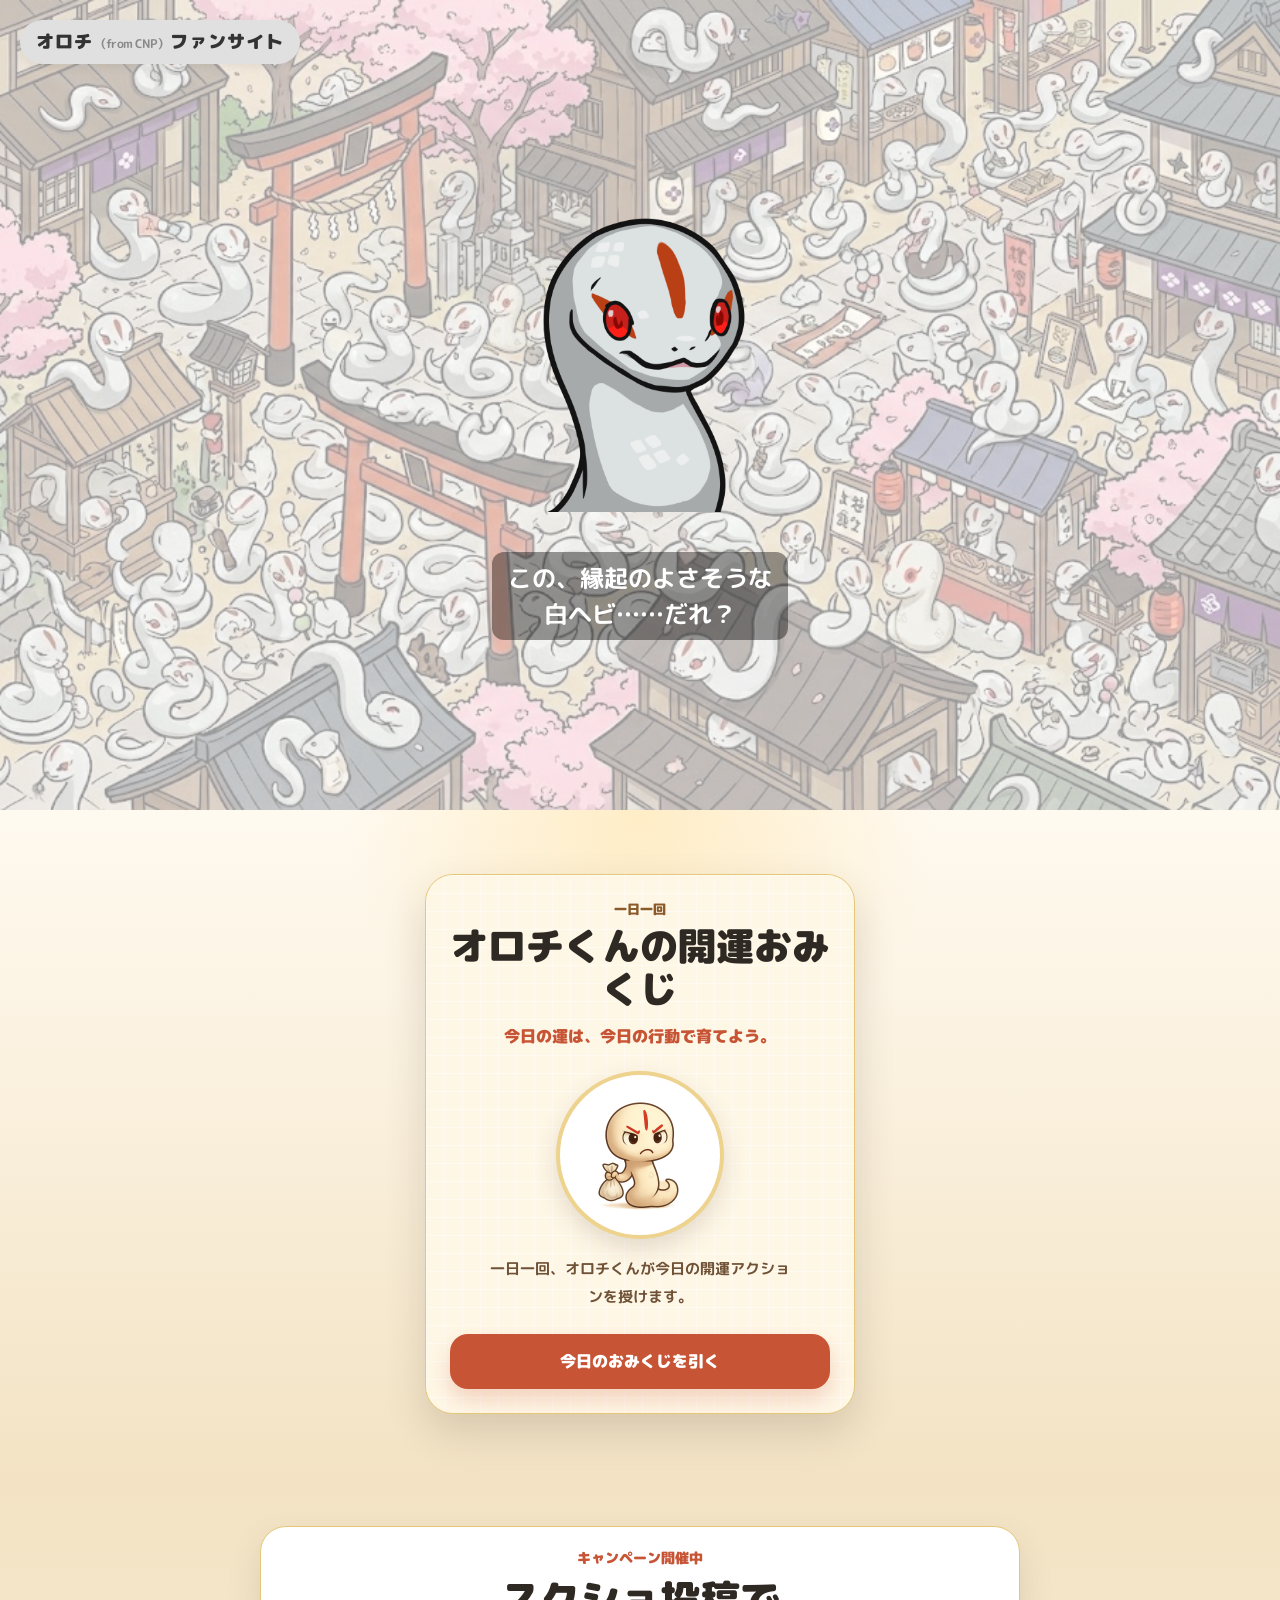
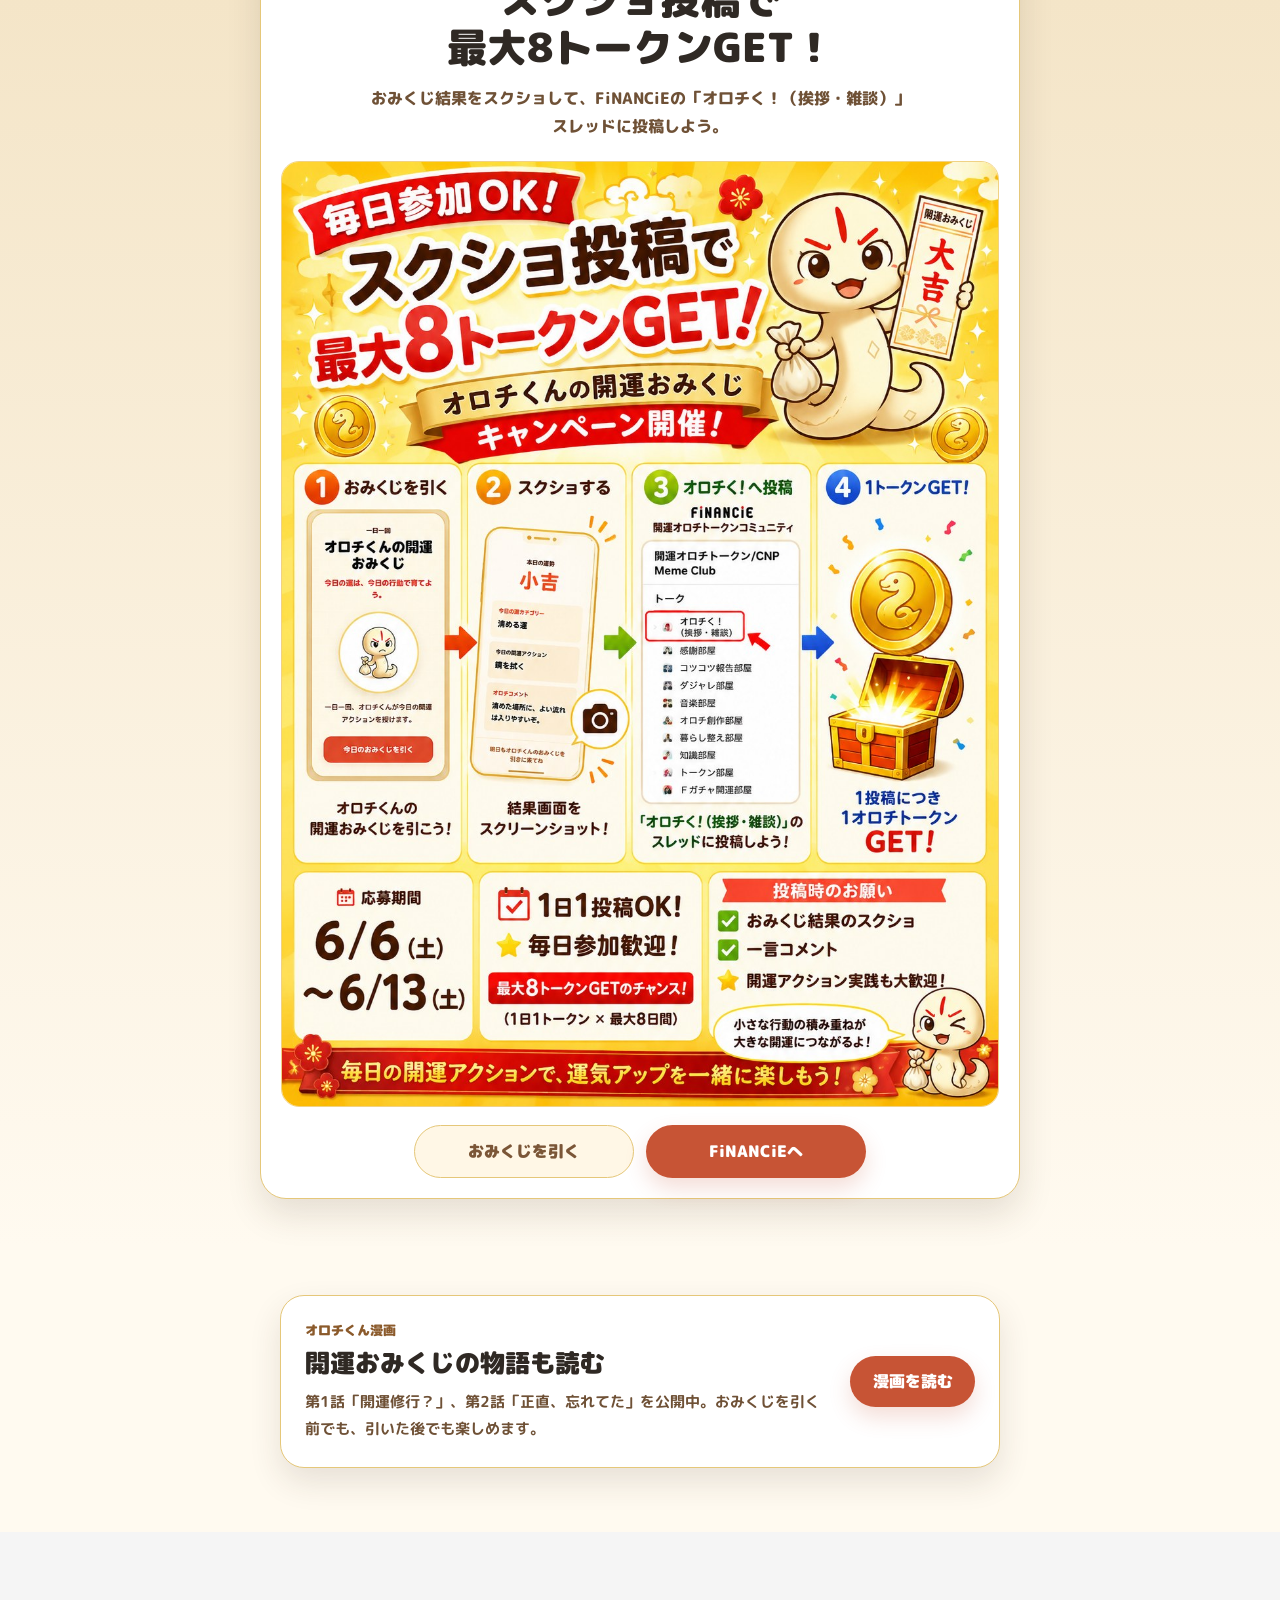
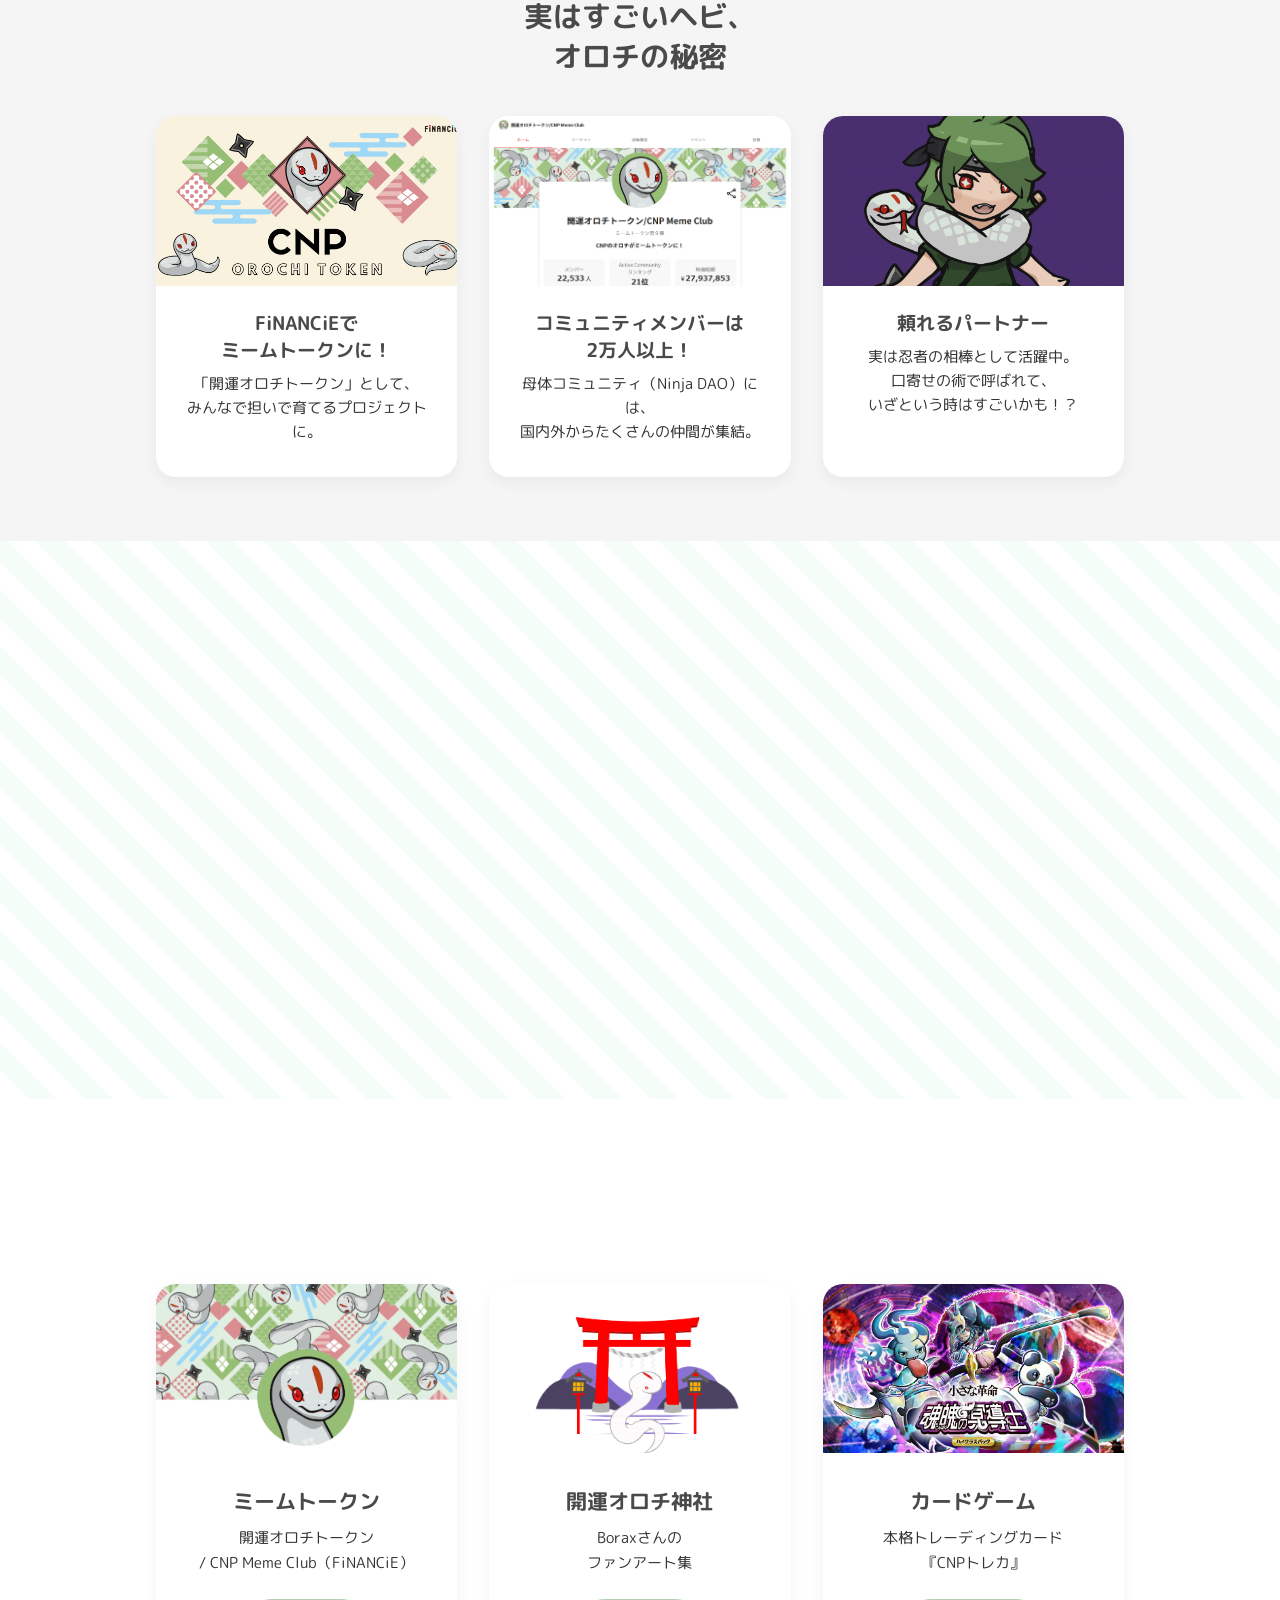
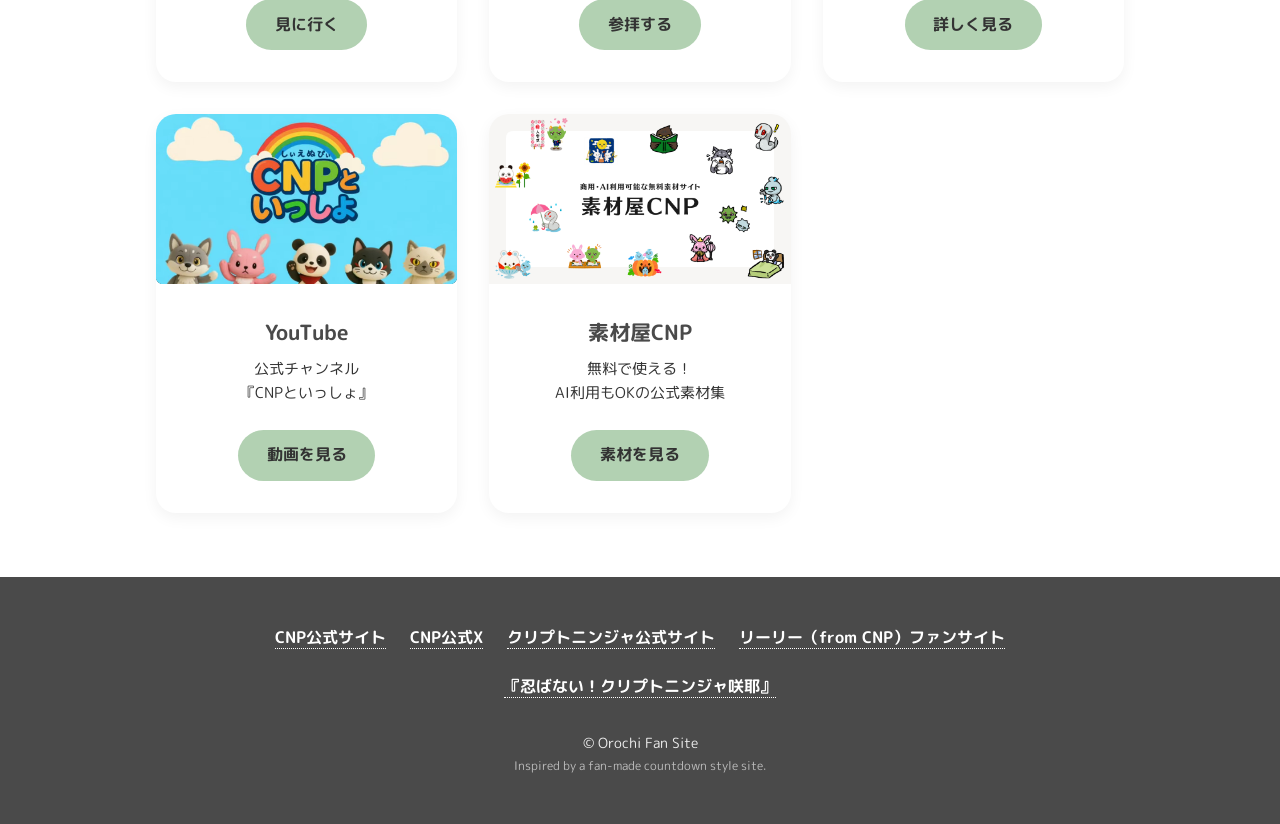
==== index.html @ c424bed3 "漫画第2話を追加" ====
<!doctype html>
<html lang="ja">

<head>
  <meta charset="utf-8" />
  <meta name="viewport" content="width=device-width, initial-scale=1" />
  <title>オロチくんの開運おみくじ | オロチ（from CNP）ファンサイト</title>
  <meta name="description" content="CNPのオロチくんが、1日1回だけ今日の運勢と開運アクションを授けるファンサイトのミニおみくじです。" />
  <link rel="canonical" href="https://tomoepapa.github.io/orochi-fan-site/" />
  <meta property="og:site_name" content="オロチ（from CNP）ファンサイト" />
  <meta property="og:title" content="オロチくんの開運おみくじ" />
  <meta property="og:description" content="1日1回、オロチくんから今日の運勢と開運アクションを受け取ろう。" />
  <meta property="og:type" content="website" />
  <meta property="og:url" content="https://tomoepapa.github.io/orochi-fan-site/" />
  <meta property="og:image" content="https://tomoepapa.github.io/orochi-fan-site/assets/ogp.png" />
  <meta property="og:locale" content="ja_JP" />
  <meta name="twitter:card" content="summary_large_image" />
  <meta name="twitter:title" content="オロチくんの開運おみくじ" />
  <meta name="twitter:description" content="1日1回、オロチくんから今日の運勢と開運アクションを受け取ろう。" />
  <meta name="twitter:image" content="https://tomoepapa.github.io/orochi-fan-site/assets/ogp.png" />
  <link rel="icon" type="image/png" href="assets/favicon.png" />
  <link rel="apple-touch-icon" href="assets/apple-touch-icon.png" />
  <link rel="preconnect" href="https://fonts.googleapis.com">
  <link rel="preconnect" href="https://fonts.gstatic.com" crossorigin>
  <link
    href="https://fonts.googleapis.com/css2?family=M+PLUS+Rounded+1c:wght@400;700;900&family=Zen+Maru+Gothic:wght@400;700&display=swap"
    rel="stylesheet">
  <link rel="stylesheet" href="style.css" />
</head>

<body>
  <!-- Hero Section -->
  <header class="hero">
    <div class="hero-content">
      <h1 class="site-title fade-in-up">オロチ<span class="title-sub">（from CNP）</span>ファンサイト</h1>
      <div class="hero-image-container fade-in-up delay-200">
        <img src="assets/orochi_main.png" alt="オロチのメイン画像" class="leelee-float">
      </div>
      <p class="hero-text fade-in-up delay-300">この、縁起のよさそうな<br>白ヘビ……だれ？</p>
    </div>
  </header>

  <!-- Omikuji Section -->
  <section class="section omikuji-section" id="tokutsumi-omikuji">
    <div class="container">
      <div class="omikuji-app" data-omikuji-app>
        <div class="omikuji-header">
          <p class="omikuji-kicker">一日一回</p>
          <h2 class="omikuji-title">オロチくんの開運おみくじ</h2>
          <p class="omikuji-subcopy">今日の運は、今日の行動で育てよう。</p>
        </div>

        <div class="omikuji-character">
          <img src="assets/orochi_omikuji.png" alt="オロチくん">
        </div>

        <div class="omikuji-top" data-omikuji-top>
          <p class="omikuji-description">一日一回、オロチくんが今日の開運アクションを授けます。</p>
          <button class="omikuji-button" type="button" data-omikuji-draw>今日のおみくじを引く</button>
        </div>

        <div class="omikuji-result" data-omikuji-result hidden>
          <div class="fortune-paper">
            <p class="result-label">本日の運勢</p>
            <p class="fortune-name" data-omikuji-fortune></p>

            <div class="result-card">
              <p class="result-label">今日の運カテゴリー</p>
              <p class="result-value" data-omikuji-category></p>
            </div>

            <div class="result-card result-card-main">
              <p class="result-label">今日の開運アクション</p>
              <p class="result-value" data-omikuji-action></p>
            </div>

            <div class="result-card">
              <p class="result-label">オロチコメント</p>
              <p class="result-value" data-omikuji-comment></p>
            </div>
          </div>

          <p class="omikuji-tomorrow-message">明日もオロチくんのおみくじを引きに来てね</p>
        </div>
      </div>
    </div>
  </section>

  <!-- Campaign Section -->
  <section class="section campaign-section" id="omikuji-campaign">
    <div class="container">
      <div class="campaign-card fade-in-up">
        <div class="campaign-copy">
          <p class="campaign-kicker">キャンペーン開催中</p>
          <h2 class="campaign-title">スクショ投稿で<br>最大8トークンGET！</h2>
          <p class="campaign-text">おみくじ結果をスクショして、FiNANCiEの「オロチく！（挨拶・雑談）」スレッドに投稿しよう。</p>
        </div>
        <figure class="campaign-figure">
          <img src="assets/campaign/omikuji-campaign.jpg" alt="オロチくんの開運おみくじキャンペーン説明">
        </figure>
        <div class="campaign-actions">
          <a href="#tokutsumi-omikuji" class="campaign-button campaign-button-light">おみくじを引く</a>
          <a href="https://financie.jp/users/orochi_cnp" target="_blank" rel="noreferrer" class="campaign-button">FiNANCiEへ</a>
        </div>
      </div>
    </div>
  </section>

  <!-- Manga Section -->
  <section class="section manga-teaser-section" id="manga">
    <div class="container">
      <div class="manga-teaser fade-in-up">
        <div class="manga-teaser-copy">
          <p class="manga-kicker">オロチくん漫画</p>
          <h2 class="manga-teaser-title">開運おみくじの物語も読む</h2>
          <p class="manga-teaser-text">第1話「開運修行？」、第2話「正直、忘れてた」を公開中。おみくじを引く前でも、引いた後でも楽しめます。</p>
        </div>
        <a href="manga.html" class="manga-button">漫画を読む</a>
      </div>
    </div>
  </section>

  <!-- Profile Section -->
  <section class="section profile" id="profile">
    <div class="container">
      <h2 class="section-title fade-in-up">実はすごいヘビ、<br>オロチの秘密</h2>
      <div class="features-grid">
        <div class="feature-card fade-in-up">
          <div class="feature-img">
            <img src="assets/secret_1.png" alt="秘密1の画像">
          </div>
          <h3>FiNANCiEで<br>ミームトークンに！</h3>
          <p>「開運オロチトークン」として、<br>みんなで担いで育てるプロジェクトに。</p>
        </div>
        <div class="feature-card fade-in-up delay-100">
          <div class="feature-img">
            <img src="assets/secret_2.png" alt="秘密2の画像">
          </div>
          <h3>コミュニティメンバーは<br>2万人以上！</h3>
          <p>母体コミュニティ（Ninja DAO）には、<br>国内外からたくさんの仲間が集結。</p>
        </div>
        <div class="feature-card fade-in-up delay-200">
          <div class="feature-img">
            <img src="assets/secret_3.png" alt="秘密3の画像">
          </div>
          <h3>頼れるパートナー</h3>
          <p>実は忍者の相棒として活躍中。<br>口寄せの術で呼ばれて、<br>いざという時はすごいかも！？</p>
        </div>
      </div>
    </div>
  </section>

  <!-- Kids Model Section (Event Section Form) -->
  <section class="section event" id="kids-model">
    <div class="container">
      <h2 class="section-title fade-in-up">🐍 専属キッズモデル紹介</h2>
      <div class="event-container-scrapbook">

        <div class="polaroid-photo fade-in-up">
          <div class="masking-tape"></div>
          <img src="assets/takeru.jpg" alt="たけるくん">
          <p class="photo-caption">応援よろしくね〜！</p>
        </div>

        <div class="event-ticket-box fade-in-up delay-100">
          <div class="ticket-content">
            <h3>FiNANCiE 開運オロチコミュニティ<br>専属キッズモデル</h3>
            <p class="location">
              <span class="location-label"
                style="font-size: 1.5rem; background: transparent; color: var(--color-text); font-weight: 800; display: block; margin: 10px 0;">たける</span>
            </p>
            <p class="highlight" style="padding: 0.5rem 1rem; margin-top: 1rem;"><a href="https://x.com/takeru_7yo"
                target="_blank"
                style="text-decoration: none; color: inherit; display: flex; align-items: center; justify-content: center; gap: 8px;">
                <svg viewBox="0 0 24 24" width="20" height="20" fill="currentColor">
                  <path
                    d="M18.244 2.25h3.308l-7.227 8.26 8.502 11.24H16.17l-5.214-6.817L4.99 21.75H1.68l7.73-8.835L1.254 2.25H8.08l4.713 6.231zm-1.161 17.52h1.833L7.084 4.126H5.117z" />
                </svg>
                @takeru_7yo
              </a></p>
          </div>
        </div>
      </div>
    </div>
  </section>

  <!-- Works Section -->
  <section class="section works" id="works">
    <div class="container">
      <h2 class="section-title fade-in-up">様々なメディアでも<br>大活躍！</h2>

      <div class="works-grid">

        <!-- 1. ミームトークン -->
        <div class="work-card fade-in-up">
          <img src="assets/financie.png" alt="開運オロチトークン / CNP Meme Club（FiNANCiE）" class="work-img">
          <div class="work-content">
            <h3>ミームトークン</h3>
            <p>開運オロチトークン<br>/ CNP Meme Club（FiNANCiE）</p>
            <a href="https://financie.jp/users/orochi_cnp"
               target="_blank" rel="noreferrer" class="btn-link">見に行く</a>
          </div>
        </div>

        <!-- 2. 開運オロチ神社 -->
        <div class="work-card fade-in-up delay-100">
          <img src="assets/orochi_shrine.png" alt="開運オロチ神社" class="work-img">
          <div class="work-content">
            <h3>開運オロチ神社</h3>
            <p>Boraxさんの<br>ファンアート集</p>
            <a href="https://borax601.github.io/orochi_web45/index.html"
               target="_blank" rel="noreferrer" class="btn-link">参拝する</a>
          </div>
        </div>

        <!-- 3. カードゲーム -->
        <div class="work-card fade-in-up delay-200">
          <img src="assets/CNP_TradingCards.webp" alt="CNPトレカ" class="work-img">
          <div class="work-content">
            <h3>カードゲーム</h3>
            <p>本格トレーディングカード<br>『CNPトレカ』</p>
            <a href="https://cnptcg.monolithos.co.jp/"
               target="_blank" rel="noreferrer" class="btn-link">詳しく見る</a>
          </div>
        </div>

        <!-- 4. YouTube -->
        <div class="work-card fade-in-up delay-300">
          <img src="assets/cnpto.png" alt="YouTube公式チャンネル『CNPといっしょ』" class="work-img">
          <div class="work-content">
            <h3>YouTube</h3>
            <p>公式チャンネル<br>『CNPといっしょ』</p>
            <a href="https://www.youtube.com/channel/UCPeDuG10OCXy0ogokH23GXg"
               target="_blank" rel="noreferrer" class="btn-link">動画を見る</a>
          </div>
        </div>

        <!-- 5. 素材屋CNP -->
        <div class="work-card fade-in-up delay-400">
          <img src="assets/cnpsozai.png" alt="素材屋CNP" class="work-img">
          <div class="work-content">
            <h3>素材屋CNP</h3>
            <p>無料で使える！<br>AI利用もOKの公式素材集</p>
            <a href="https://www.sozaiya.cryptoninja-partners.xyz/"
               target="_blank" rel="noreferrer" class="btn-link">素材を見る</a>
          </div>
        </div>

      </div>
    </div>
  </section>

  <!-- Footer -->
  <footer class="footer">
    <div class="container">
      <ul class="link-list">
        <li><a href="https://www.cryptoninja-partners.xyz/" target="_blank" rel="noreferrer">CNP公式サイト</a></li>
        <li><a href="https://x.com/cnp_ninjadao" target="_blank" rel="noreferrer">CNP公式X</a></li>
        <li><a href="https://cryptoninja.nftt.market/" target="_blank" rel="noreferrer">クリプトニンジャ公式サイト</a></li>
        <li><a href="https://kira-to.github.io/LeeLeeFunSite/" target="_blank" rel="noreferrer">リーリー（from CNP）ファンサイト</a></li>
        <li><a href="https://www.amazon.co.jp/gp/video/detail/B0CJQ23F56/ref=atv_dp_share_cu_r" target="_blank" rel="noreferrer">『忍ばない！クリプトニンジャ咲耶』</a></li>
      </ul>
      <p class="copyright">&copy; Orochi Fan Site<br><span style="font-size: 0.75rem; opacity: 0.7;">Inspired by a
          fan-made countdown style site.</span></p>
    </div>
  </footer>

  <script src="script.js"></script>
</body>

</html>
---- style.css ----
:root {
  --color-primary: #D1D1D1;
  /* Soft Gray for snake feel */
  --color-primary-dark: #4A4A4A;
  /* Dark Charcoal */
  --color-accent: #FFD4D4;
  /* Pastel Pink for cute accents */
  --color-text: #333333;
  --color-bg: #FFFFFF;
  --color-bg-soft: #F5F5F5;
  /* Very light gray */
  --font-main: 'M PLUS Rounded 1c', sans-serif;
  --border-radius-lg: 20px;
  --border-radius-md: 12px;
}

* {
  margin: 0;
  padding: 0;
  box-sizing: border-box;
}

body {
  font-family: var(--font-main);
  color: var(--color-text);
  background-color: var(--color-bg);
  line-height: 1.6;
  overflow-x: hidden;
}

a {
  text-decoration: none;
  color: inherit;
}

img {
  max-width: 100%;
  height: auto;
  display: block;
}

.container {
  width: 90%;
  max-width: 1000px;
  margin: 0 auto;
  padding: 0 1rem;
}

/* Animations */
@keyframes float {
  0% {
    transform: translateY(0px);
  }

  50% {
    transform: translateY(-20px);
  }

  100% {
    transform: translateY(0px);
  }
}

.leelee-float {
  animation: float 4s ease-in-out infinite;
}

.fade-in-up {
  opacity: 0;
  transform: translateY(30px);
  transition: opacity 0.8s ease-out, transform 0.8s ease-out;
}

.fade-in-up.visible {
  opacity: 1;
  transform: translateY(0);
}

.delay-100 {
  transition-delay: 0.1s;
}

.delay-200 {
  transition-delay: 0.2s;
}

.delay-300 {
  transition-delay: 0.3s;
}

.delay-400 {
  transition-delay: 0.4s;
}

/* Hero Section */
.hero {
  background: linear-gradient(rgba(255, 255, 255, 0.6), rgba(255, 255, 255, 0.6)), url('assets/hero_bg.jpg') center/cover no-repeat;
  text-align: center;
  padding: 3rem 1rem;
  min-height: 90vh;
  display: flex;
  flex-direction: column;
  justify-content: center;
  align-items: center;
  position: relative;
}

.hero h2 {
  font-size: 1.5rem;
  color: var(--color-primary-dark);
  margin-bottom: 1rem;
  line-height: 1.4;
}

.site-title {
  position: absolute;
  top: 20px;
  left: 20px;
  font-size: 1.1rem;
  color: var(--color-text);
  background-color: #E0E0E0;
  padding: 0.5rem 1rem;
  border-radius: 50px;
  font-weight: 900;
  letter-spacing: 0.05em;
  box-shadow: 0 4px 10px rgba(0, 0, 0, 0.05);
  margin: 0;
  z-index: 10;
}

.title-sub {
  font-size: 0.7em;
  font-weight: 700;
  color: #888;
  letter-spacing: -0.05em;
  margin: 0 2px;
}

.hero-image-container {
  width: 250px;
  margin: 1rem auto;
  position: relative;
  z-index: 2;
}

.hero-text {
  position: relative;
  z-index: 2;
  font-size: 1.2rem;
  font-weight: 700;
  margin: 1.5rem auto;
  padding: 0.5rem 1rem;
  background-color: rgba(0, 0, 0, 0.4);
  border-radius: 12px;
  color: #fff;
  line-height: 1.5;
  display: inline-block;
}

/* Sections General */
.section {
  padding: 4rem 0;
}

.section-title {
  text-align: center;
  font-size: 1.8rem;
  color: var(--color-primary-dark);
  margin-bottom: 2.5rem;
  line-height: 1.4;
}

/* Profile Section */
.profile {
  background-color: var(--color-bg-soft);
}

.features-grid {
  display: grid;
  grid-template-columns: 1fr;
  gap: 2rem;
}

.feature-card {
  background: white;
  border-radius: var(--border-radius-lg);
  text-align: center;
  box-shadow: 0 5px 15px rgba(0, 0, 0, 0.05);
  overflow: hidden;
  transition: transform 0.3s ease;
}

.feature-card:hover {
  transform: translateY(-5px);
}

.feature-img {
  width: 100%;
  height: auto;
  margin: 0;
  display: block;
  background: var(--color-primary);
  /* placeholder bg */
}

.feature-img img {
  width: 100%;
  height: auto;
  object-fit: cover;
  aspect-ratio: 16/9;
}

.feature-card h3 {
  color: var(--color-primary-dark);
  margin: 1.5rem 1.5rem 0.5rem;
  font-size: 1.2rem;
  line-height: 1.4;
}

.feature-card p {
  margin: 0 1.5rem 2rem;
  font-size: 0.95rem;
}

/* Works Section (Links) */
.works-grid {
  display: grid;
  grid-template-columns: 1fr;
  gap: 2rem;
}

.work-card {
  border-radius: var(--border-radius-lg);
  overflow: hidden;
  background: white;
  box-shadow: 0 5px 15px rgba(0, 0, 0, 0.05);
  transition: transform 0.3s ease;
  display: flex;
  flex-direction: column;
}

.work-card:hover {
  transform: translateY(-5px);
}

.work-img {
  width: 100%;
  aspect-ratio: 16/9;
  object-fit: cover;
}

.work-content {
  padding: 2rem;
  text-align: center;
  display: flex;
  flex-direction: column;
  flex-grow: 1;
  align-items: center;
}

.work-content h3 {
  margin-bottom: 0.5rem;
  color: var(--color-primary-dark);
  font-size: 1.3rem;
}

.work-content p {
  margin-bottom: 1.5rem;
  font-size: 0.95rem;
}

.btn-link {
  display: inline-block;
  background-color: #B2D1B2;
  /* Soft green */
  color: var(--color-text);
  padding: 0.8rem 1.8rem;
  border-radius: 50px;
  font-weight: 700;
  transition: background-color 0.3s;
  margin-top: auto;
}

.btn-link:hover {
  background-color: #9EC09E;
}

/* Event Section (Kids Model) */
.event {
  background-image: repeating-linear-gradient(45deg, #fff 0, #fff 20px, #f5fdf9 20px, #f5fdf9 40px);
  overflow: hidden;
}

.event-container-scrapbook {
  display: flex;
  flex-direction: column;
  align-items: center;
  gap: 2rem;
  padding: 1rem;
}

/* Polaroid Style */
.polaroid-photo {
  background: white;
  padding: 15px 15px 40px 15px;
  box-shadow: 2px 5px 15px rgba(0, 0, 0, 0.15);
  transform: rotate(-3deg);
  width: 250px;
  position: relative;
  transition: transform 0.3s ease;
}

.polaroid-photo:hover {
  transform: rotate(0deg) scale(1.05);
  z-index: 10;
}

.polaroid-photo img {
  width: 100%;
  height: auto;
  border: 1px solid #eee;
  background: #f0f0f0;
}

.photo-caption {
  font-family: 'Zen Maru Gothic', var(--font-main);
  font-weight: 700;
  color: #444;
  text-align: center;
  margin-top: 15px;
  font-size: 1.1rem;
  letter-spacing: 0.05em;
}

.masking-tape {
  position: absolute;
  top: -15px;
  left: 50%;
  transform: translateX(-50%) rotate(2deg);
  width: 100px;
  height: 30px;
  background-color: rgba(255, 230, 230, 0.8);
  box-shadow: 0 2px 4px rgba(0, 0, 0, 0.1);
  z-index: 5;
  opacity: 0.9;
}

/* Notebook/Memo Style */
.event-ticket-box {
  background-color: #FFFDE7;
  background-image:
    linear-gradient(#e6e6e6 1px, transparent 1px),
    linear-gradient(90deg, #e6e6e6 1px, transparent 1px);
  background-size: 20px 20px;
  background-position: 0 0;
  padding: 2.5rem;
  border-radius: 15px;
  position: relative;
  width: 100%;
  max-width: 450px;
  box-shadow: 0 4px 10px rgba(0, 0, 0, 0.1);
  transform: rotate(1deg);
  text-align: center;
  border: none;
}

.event-ticket-box::before {
  content: '';
  position: absolute;
  top: -15px;
  left: 10px;
  right: 10px;
  height: 30px;
  background-image: radial-gradient(circle, #f5fdf9 30%, #555 31%, #555 40%, transparent 41%);
  background-size: 30px 30px;
  background-repeat: repeat-x;
  z-index: 5;
}

.ticket-content h3 {
  font-size: 1.2rem;
  color: var(--color-primary-dark);
  border-bottom: 2px dotted #ccc;
  padding-bottom: 0.8rem;
  margin-bottom: 1.5rem;
  letter-spacing: 0.05em;
  line-height: 1.4;
}

.location-label {
  background: var(--color-text);
  color: white;
  font-size: 0.8rem;
  padding: 2px 8px;
  border-radius: 4px;
  vertical-align: middle;
}

.highlight {
  color: #FF8BA7;
  font-weight: 900;
  font-size: 1.1rem;
  background: #FFF0F5;
  display: inline-block;
  padding: 0.8rem 1.5rem;
  border-radius: 50px;
  transform: rotate(-2deg);
  transition: transform 0.2s;
}

.highlight:hover {
  transform: rotate(0deg) scale(1.05);
}

/* Omikuji Section */
.omikuji-section {
  background:
    radial-gradient(circle at top, rgba(255, 212, 120, 0.35), transparent 32%),
    linear-gradient(180deg, #fffaf0 0%, #f3e3c4 100%);
}

.omikuji-app {
  max-width: 430px;
  margin: 0 auto;
  padding: 1.5rem;
  border: 1px solid #e5c779;
  border-radius: 28px;
  background: #fff7e6;
  box-shadow: 0 18px 40px rgba(61, 45, 31, 0.16);
  text-align: center;
  position: relative;
  overflow: hidden;
  scroll-margin-top: 16px;
}

.omikuji-app::before {
  content: "";
  position: absolute;
  inset: 0;
  background-image:
    linear-gradient(rgba(255, 255, 255, 0.45) 1px, transparent 1px),
    linear-gradient(90deg, rgba(255, 255, 255, 0.35) 1px, transparent 1px);
  background-size: 18px 18px;
  pointer-events: none;
}

.omikuji-app > * {
  position: relative;
  z-index: 1;
}

.omikuji-kicker {
  color: #8b5a2b;
  font-size: 0.8rem;
  font-weight: 900;
}

.omikuji-title {
  margin-top: 0.35rem;
  color: #2f2924;
  font-size: clamp(1.85rem, 8vw, 2.35rem);
  font-weight: 900;
  line-height: 1.15;
}

.omikuji-subcopy {
  margin-top: 0.75rem;
  color: #c75435;
  font-weight: 900;
  line-height: 1.6;
}

.omikuji-character {
  width: 168px;
  height: 168px;
  margin: 1.4rem auto 1rem;
  display: flex;
  align-items: center;
  justify-content: center;
  border: 4px solid #edd38e;
  border-radius: 50%;
  background: #fff;
  box-shadow: 0 10px 24px rgba(61, 45, 31, 0.14);
  overflow: hidden;
}

.omikuji-character img {
  width: 100%;
  height: 100%;
  object-fit: contain;
  padding: 1rem;
}

.omikuji-description {
  margin: 0 auto;
  max-width: 300px;
  color: #6f5136;
  font-size: 0.95rem;
  font-weight: 700;
  line-height: 1.8;
}

.omikuji-button {
  width: 100%;
  margin-top: 1.5rem;
  padding: 1rem 1.25rem;
  border: 0;
  border-radius: 18px;
  background: #c75435;
  color: #fff;
  font-family: var(--font-main);
  font-size: 1rem;
  font-weight: 900;
  cursor: pointer;
  box-shadow: 0 10px 22px rgba(199, 84, 53, 0.24);
  transition: transform 0.2s ease, box-shadow 0.2s ease, opacity 0.2s ease;
}

.omikuji-button:hover {
  transform: translateY(-1px);
  box-shadow: 0 14px 26px rgba(199, 84, 53, 0.28);
}

.omikuji-button:disabled {
  cursor: default;
  opacity: 0.72;
  transform: none;
  box-shadow: none;
}

.fortune-paper {
  margin-top: 1rem;
  padding: 1.25rem;
  border: 1px solid #ebd09a;
  border-radius: 22px;
  background: rgba(255, 255, 255, 0.88);
  box-shadow: inset 0 0 0 1px rgba(255, 255, 255, 0.7);
}

.result-label {
  color: #7b5637;
  font-size: 0.75rem;
  font-weight: 900;
}

.fortune-name {
  margin-top: 0.25rem;
  color: #c75435;
  font-size: 3.2rem;
  font-weight: 900;
  line-height: 1;
}

.result-card {
  margin-top: 0.9rem;
  padding: 0.9rem;
  border-radius: 16px;
  background: #fff7e6;
  text-align: left;
}

.result-card-main {
  background: #ffecc0;
}

.result-value {
  margin-top: 0.25rem;
  color: #2f2924;
  font-size: 1rem;
  font-weight: 900;
  line-height: 1.7;
}

.result-card-main .result-value {
  font-size: 1.2rem;
}

.omikuji-tomorrow-message {
  margin-top: 1.2rem;
  color: #7b5637;
  font-size: 0.95rem;
  font-weight: 900;
  line-height: 1.7;
}

/* Campaign Section */
.campaign-section {
  background: linear-gradient(180deg, #f3e3c4 0%, #fffaf0 100%);
  padding-top: 3rem;
  padding-bottom: 3rem;
}

.campaign-card {
  max-width: 760px;
  margin: 0 auto;
  padding: 1.25rem;
  border: 1px solid #e5c779;
  border-radius: 26px;
  background: #fff;
  box-shadow: 0 16px 34px rgba(61, 45, 31, 0.13);
  text-align: center;
}

.campaign-kicker {
  color: #c75435;
  font-size: 0.86rem;
  font-weight: 900;
}

.campaign-title {
  margin-top: 0.35rem;
  color: #2f2924;
  font-size: clamp(1.8rem, 8vw, 2.5rem);
  font-weight: 900;
  line-height: 1.2;
}

.campaign-text {
  max-width: 540px;
  margin: 0.8rem auto 0;
  color: #6f5136;
  font-weight: 800;
  line-height: 1.8;
}

.campaign-figure {
  margin: 1.25rem 0 0;
  overflow: hidden;
  border: 1px solid #f0d285;
  border-radius: 18px;
  background: #fff7e6;
}

.campaign-figure img {
  width: 100%;
  height: auto;
}

.campaign-actions {
  margin-top: 1.1rem;
  display: grid;
  gap: 0.8rem;
}

.campaign-button {
  display: inline-flex;
  align-items: center;
  justify-content: center;
  min-height: 48px;
  padding: 0.8rem 1.2rem;
  border-radius: 999px;
  background: #c75435;
  color: #fff;
  font-weight: 900;
  box-shadow: 0 10px 22px rgba(199, 84, 53, 0.2);
  transition: transform 0.2s ease, box-shadow 0.2s ease;
}

.campaign-button:hover {
  transform: translateY(-1px);
  box-shadow: 0 14px 26px rgba(199, 84, 53, 0.26);
}

.campaign-button-light {
  border: 1px solid #e5c779;
  background: #fff7e6;
  color: #7b5637;
  box-shadow: none;
}

/* Manga Section */
.manga-teaser-section {
  background: #fffaf0;
  padding-top: 3rem;
}

.manga-teaser {
  max-width: 720px;
  margin: 0 auto;
  padding: 1.5rem;
  display: grid;
  gap: 1.25rem;
  align-items: center;
  border: 1px solid #e5c779;
  border-radius: 24px;
  background: #fff;
  box-shadow: 0 14px 32px rgba(61, 45, 31, 0.12);
  text-align: center;
}

.manga-kicker {
  color: #8b5a2b;
  font-size: 0.82rem;
  font-weight: 900;
}

.manga-teaser-title,
.manga-page-title {
  color: #2f2924;
  font-weight: 900;
  line-height: 1.25;
}

.manga-teaser-title {
  margin-top: 0.35rem;
  font-size: 1.55rem;
}

.manga-teaser-text,
.manga-page-lead,
.manga-episode-text {
  color: #6f5136;
  font-weight: 700;
  line-height: 1.8;
}

.manga-teaser-text {
  margin-top: 0.65rem;
  font-size: 0.95rem;
}

.manga-button {
  display: inline-flex;
  align-items: center;
  justify-content: center;
  min-height: 48px;
  padding: 0.8rem 1.4rem;
  border-radius: 999px;
  background: #c75435;
  color: #fff;
  font-weight: 900;
  box-shadow: 0 10px 22px rgba(199, 84, 53, 0.2);
  transition: transform 0.2s ease, box-shadow 0.2s ease;
}

.manga-button:hover {
  transform: translateY(-1px);
  box-shadow: 0 14px 26px rgba(199, 84, 53, 0.26);
}

.manga-button-light {
  background: #fff7e6;
  color: #7b5637;
  border: 1px solid #e5c779;
  box-shadow: none;
}

.manga-page,
.manga-reader-page {
  min-height: 100vh;
  background:
    radial-gradient(circle at top, rgba(255, 212, 120, 0.25), transparent 34%),
    linear-gradient(180deg, #fffaf0 0%, #f3e3c4 100%);
}

.manga-list-hero {
  padding-top: 2rem;
}

.back-link {
  display: inline-flex;
  margin-bottom: 1.25rem;
  color: #7b5637;
  font-size: 0.9rem;
  font-weight: 900;
  border-bottom: 1px dotted currentColor;
}

.manga-page-title {
  margin-top: 0.35rem;
  font-size: clamp(2rem, 9vw, 3rem);
}

.manga-page-lead {
  margin-top: 0.85rem;
  max-width: 620px;
}

.manga-list {
  margin-top: 2rem;
  display: grid;
  gap: 1.5rem;
}

.manga-episode-card {
  display: grid;
  gap: 1.25rem;
  overflow: hidden;
  border: 1px solid #e5c779;
  border-radius: 24px;
  background: #fff;
  box-shadow: 0 14px 32px rgba(61, 45, 31, 0.12);
}

.manga-cover-link {
  display: block;
  background: #f7e4bd;
}

.manga-cover {
  width: 100%;
  aspect-ratio: 3 / 4;
  object-fit: cover;
  object-position: top;
}

.manga-episode-content {
  padding: 0 1.25rem 1.25rem;
}

.manga-episode-number {
  color: #c75435;
  font-size: 0.9rem;
  font-weight: 900;
}

.manga-episode-title {
  margin-top: 0.25rem;
  color: #2f2924;
  font-size: 1.6rem;
  font-weight: 900;
}

.manga-episode-text {
  margin-top: 0.65rem;
  font-size: 0.95rem;
}

.manga-episode-content .manga-button {
  margin-top: 1.2rem;
  width: 100%;
}

.manga-coming-soon {
  margin-top: 1.5rem;
  padding: 1.1rem;
  border: 1px solid #e5c779;
  border-radius: 20px;
  background: rgba(255, 255, 255, 0.74);
  text-align: center;
}

.manga-coming-soon p {
  color: #c75435;
  font-size: 1.15rem;
  font-weight: 900;
}

.manga-coming-soon span {
  display: block;
  margin-top: 0.35rem;
  color: #7b5637;
  font-size: 0.92rem;
  font-weight: 700;
  line-height: 1.7;
}

.manga-reader-header {
  padding: 2rem 0 1.25rem;
  text-align: center;
}

.manga-reader {
  padding: 0 0 2rem;
}

.manga-reader-inner {
  width: min(100%, 760px);
  margin: 0 auto;
  background: #fff;
}

.manga-long-image {
  width: 100%;
  height: auto;
}

.manga-reader-footer {
  padding: 0 0 3rem;
}

.manga-reader-actions {
  margin-top: 1.25rem;
  display: grid;
  gap: 0.85rem;
}

/* Footer */
.footer {
  background-color: var(--color-primary-dark);
  color: white;
  padding: 3rem 0;
  text-align: center;
}

.link-list {
  list-style: none;
  margin-bottom: 2rem;
  display: flex;
  flex-wrap: wrap;
  justify-content: center;
  gap: 1.5rem;
}

.link-list a {
  font-weight: 700;
  border-bottom: 1px dotted white;
}

.copyright {
  font-size: 0.85rem;
  opacity: 0.9;
}

/* Responsive */
@media (max-width: 768px) {
  .site-title {
    position: relative;
    top: auto;
    left: auto;
    display: inline-block;
    margin-bottom: 2rem;
    font-size: 1rem;
  }

  .hero {
    padding-top: 2rem;
    justify-content: flex-start;
  }

  .hero h2 {
    font-size: 1.2rem;
  }

  .hero-text {
    font-size: 1.1rem;
  }

  .section-title {
    font-size: 1.6rem;
  }

  .event-container-scrapbook {
    transform: scale(0.9);
  }

  .manga-teaser-section {
    padding-top: 2.5rem;
  }

  .campaign-section {
    padding-top: 2.5rem;
    padding-bottom: 2.5rem;
  }
}

@media (min-width: 768px) {

  .features-grid,
  .works-grid {
    grid-template-columns: repeat(auto-fit, minmax(280px, 1fr));
    justify-content: center;
  }

  .hero h2 {
    font-size: 1.8rem;
  }

  .hero-text {
    font-size: 1.5rem;
  }

  .hero-image-container {
    width: 350px;
  }

  .event-container-scrapbook {
    flex-direction: row;
    justify-content: center;
    gap: 4rem;
  }

  .polaroid-photo {
    transform: rotate(-5deg);
  }

  .event-ticket-box {
    transform: rotate(2deg);
  }

  .manga-teaser {
    grid-template-columns: 1fr auto;
    text-align: left;
  }

  .campaign-actions {
    grid-template-columns: repeat(2, minmax(0, 220px));
    justify-content: center;
  }

  .manga-episode-card {
    grid-template-columns: minmax(260px, 340px) 1fr;
    align-items: center;
  }

  .manga-episode-content {
    padding: 1.5rem 1.5rem 1.5rem 0;
  }

  .manga-episode-content .manga-button {
    width: auto;
  }

  .manga-reader-actions {
    grid-template-columns: repeat(2, minmax(0, 220px));
    justify-content: center;
  }
}
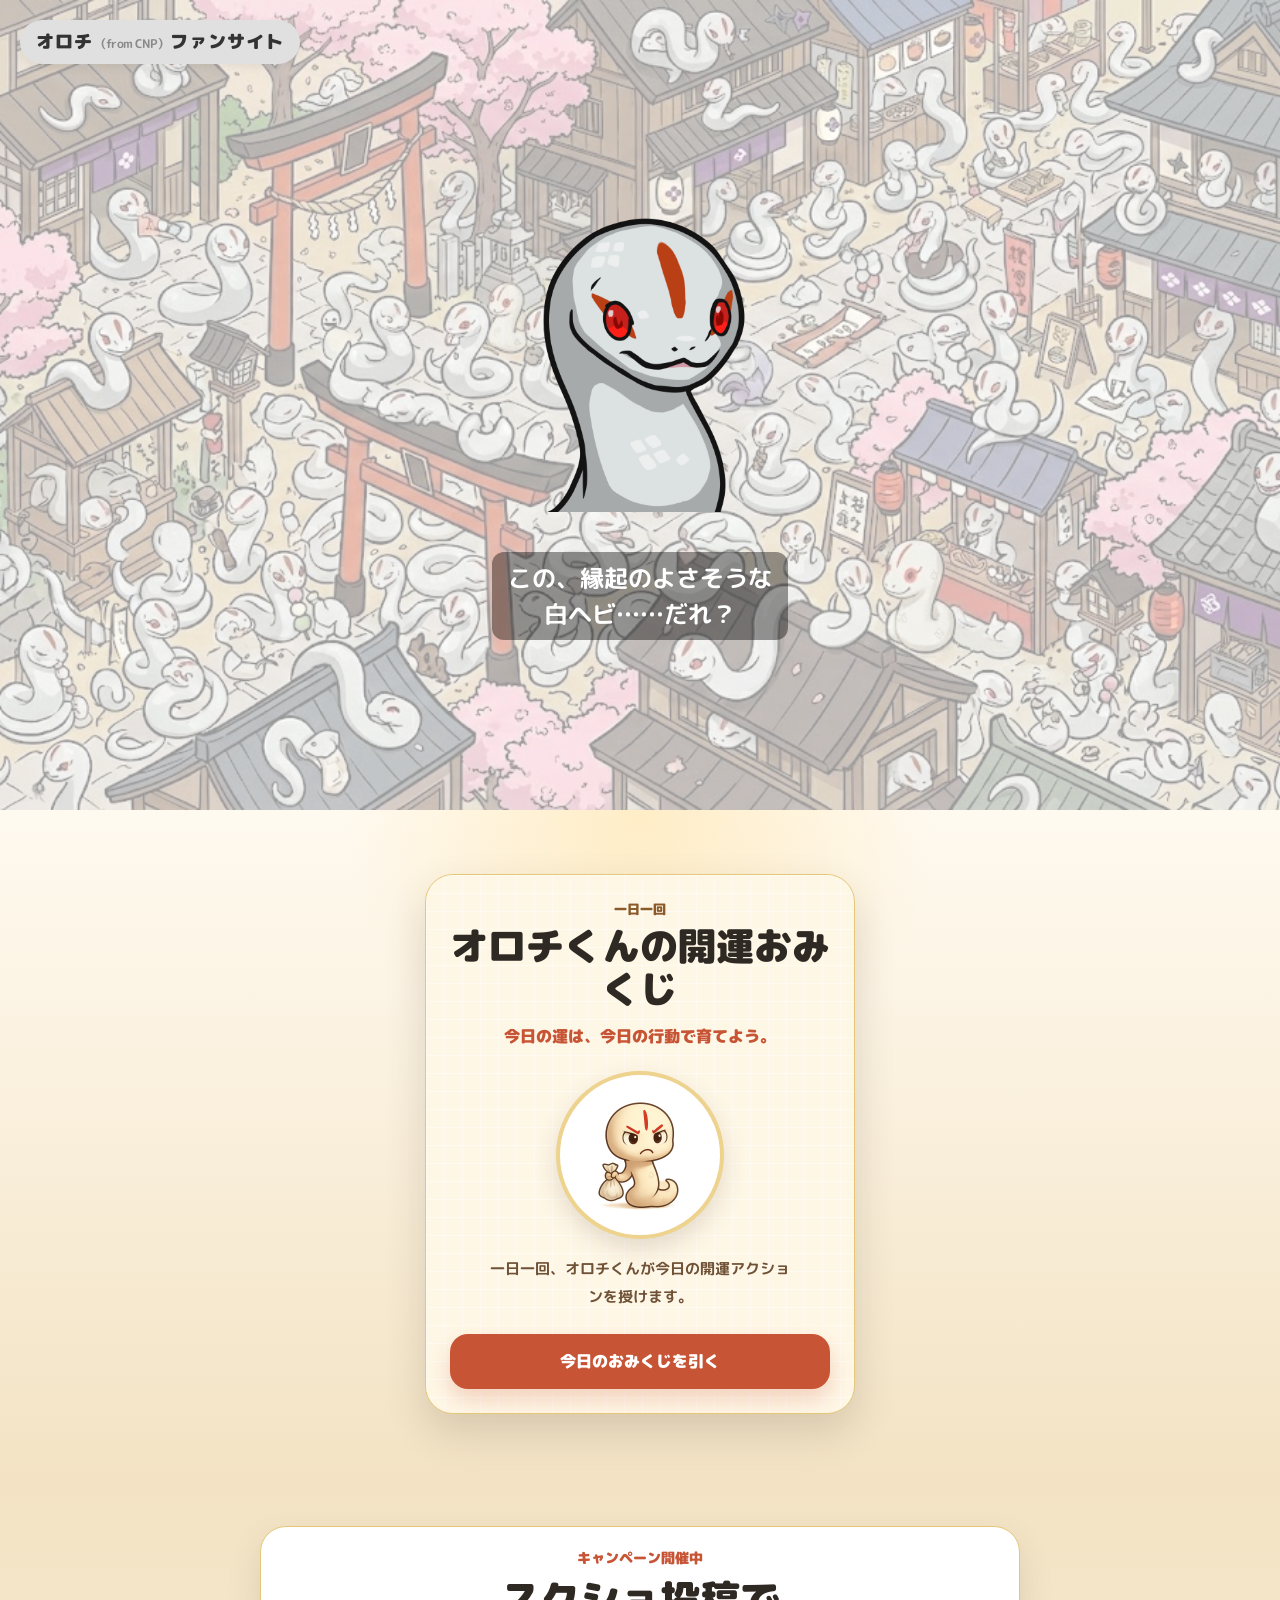
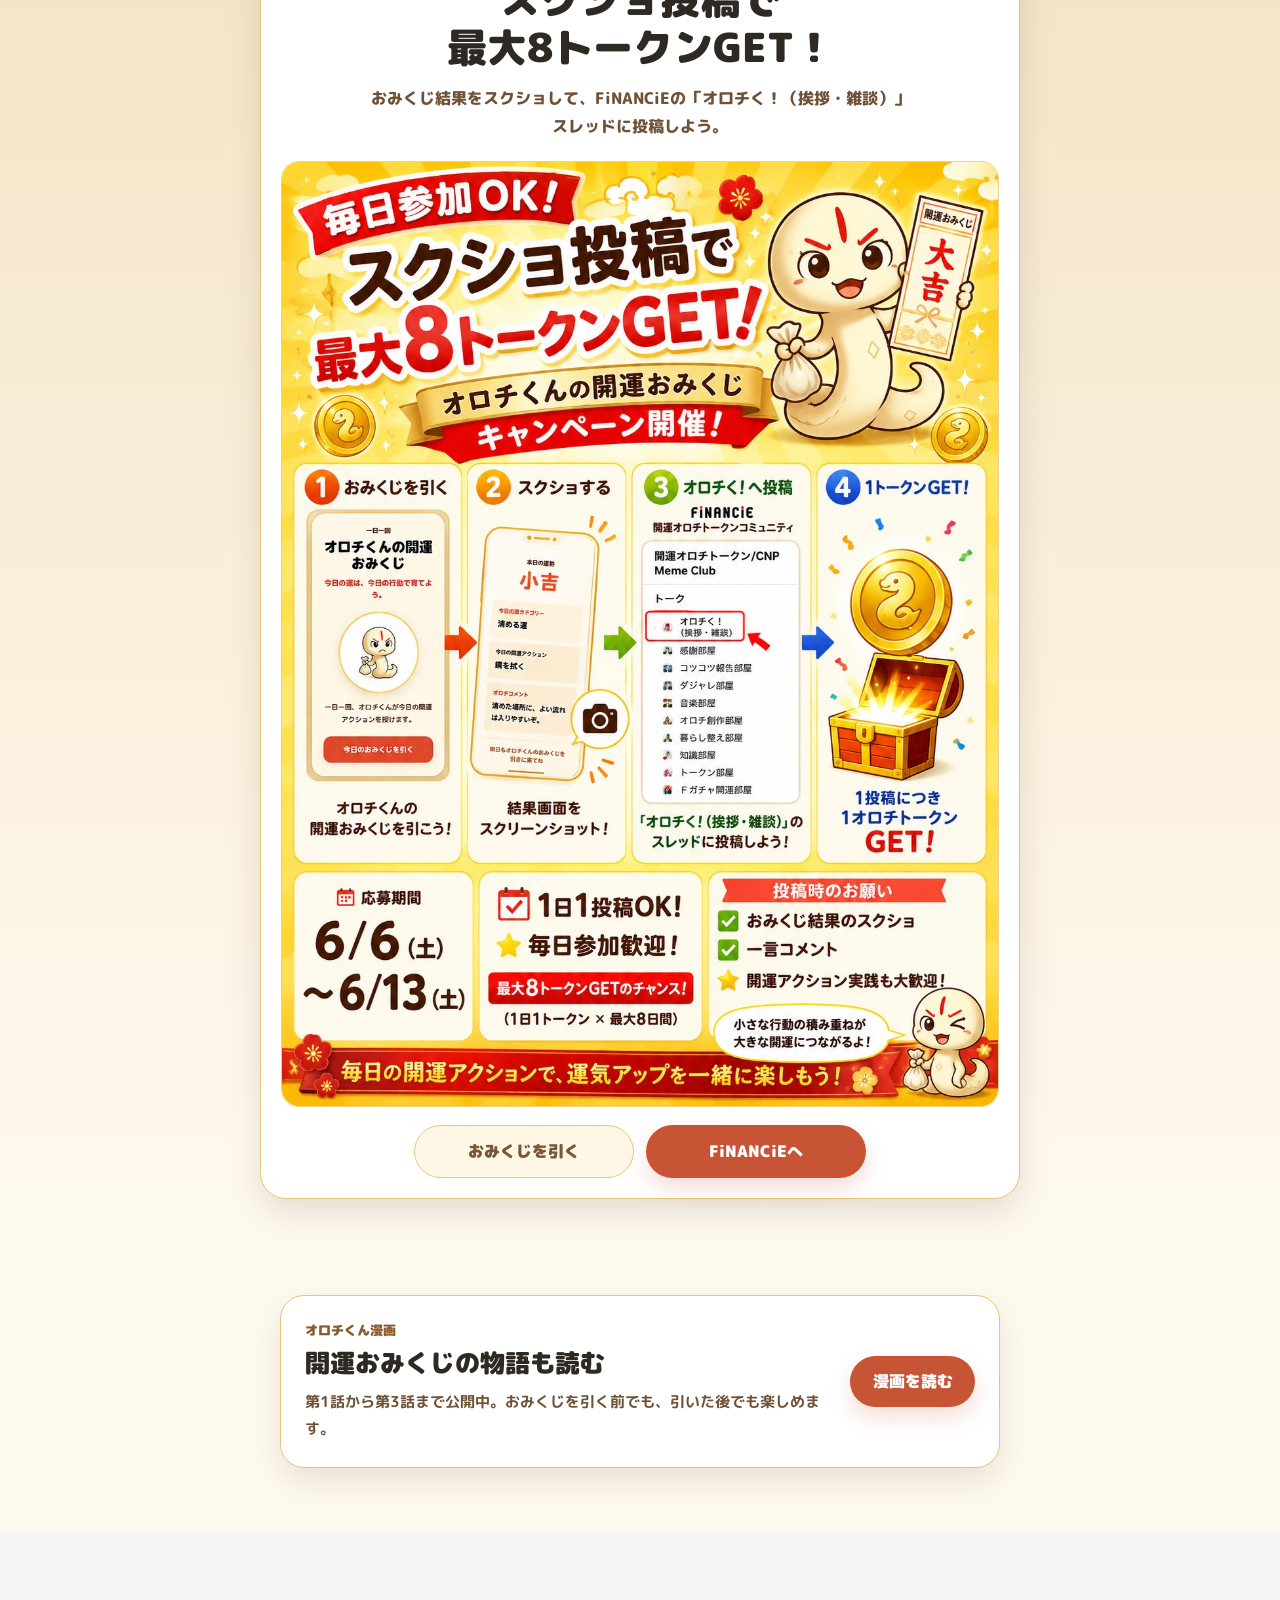
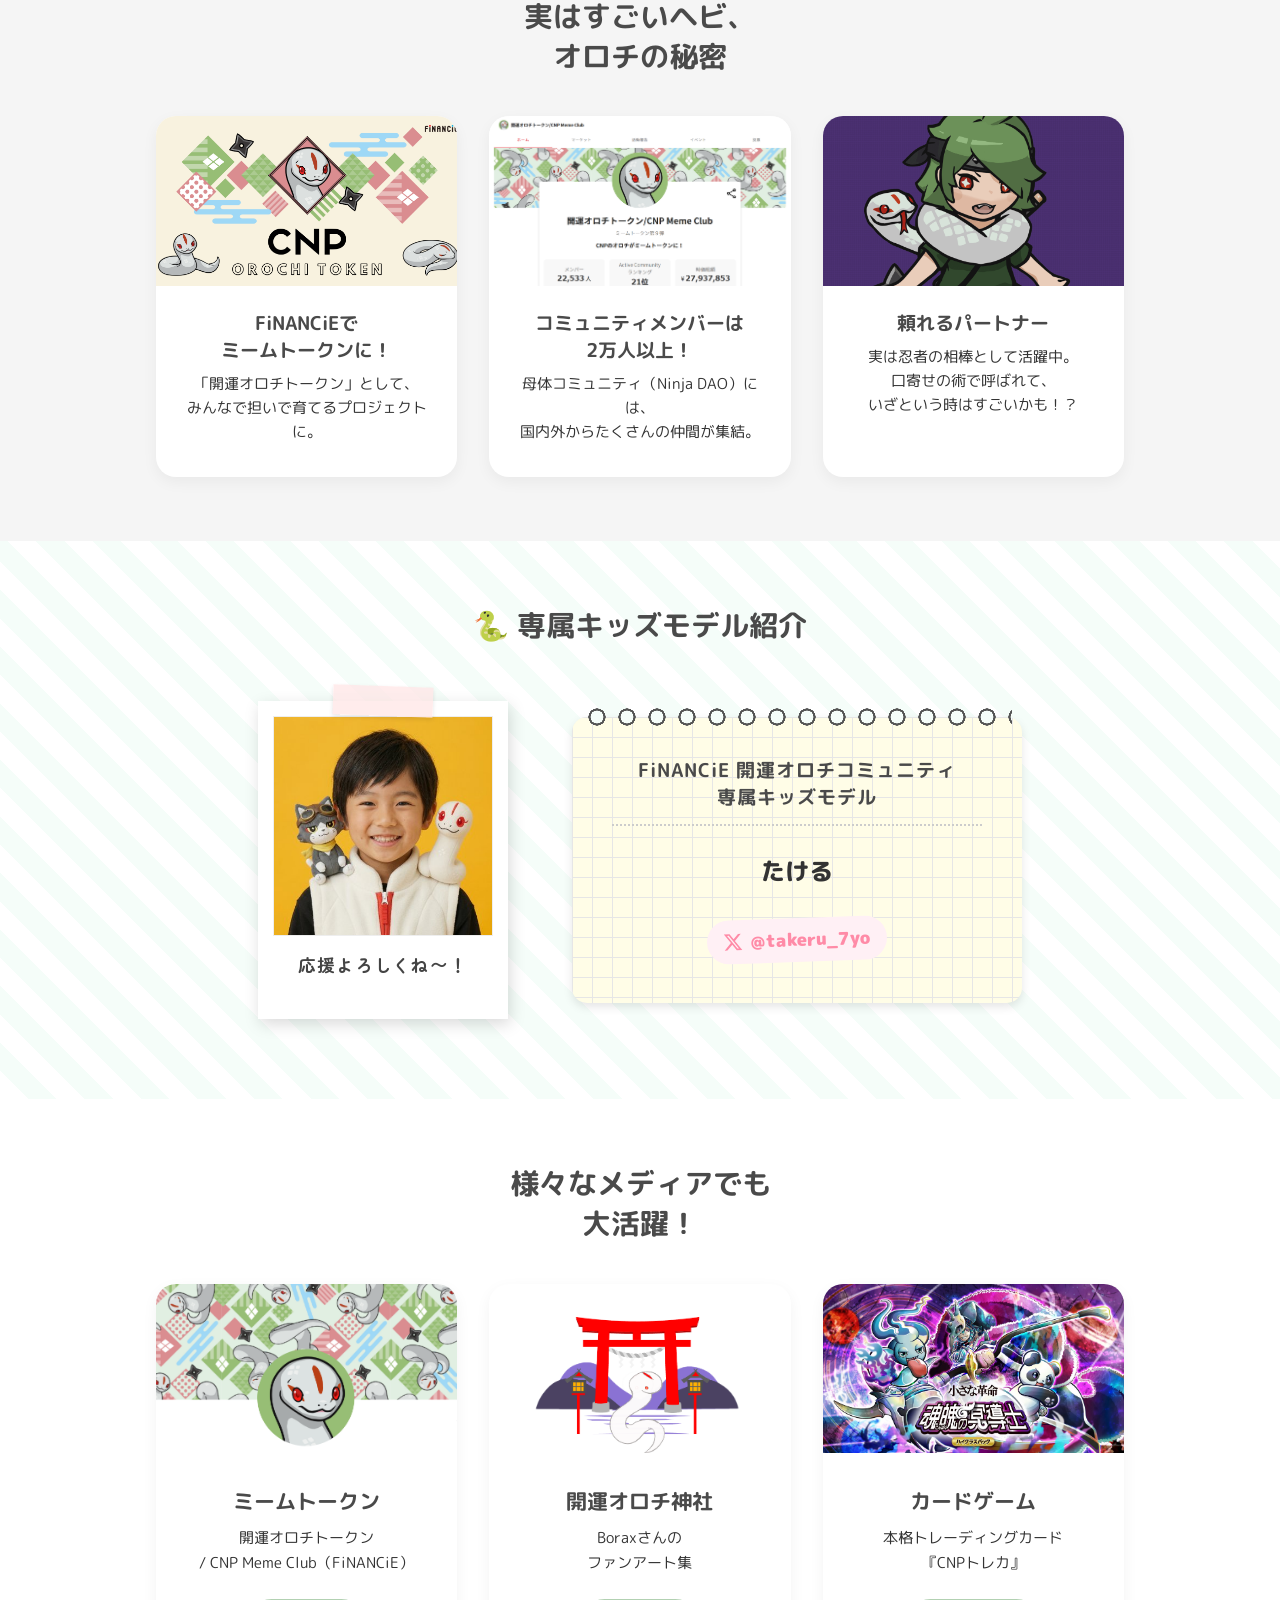
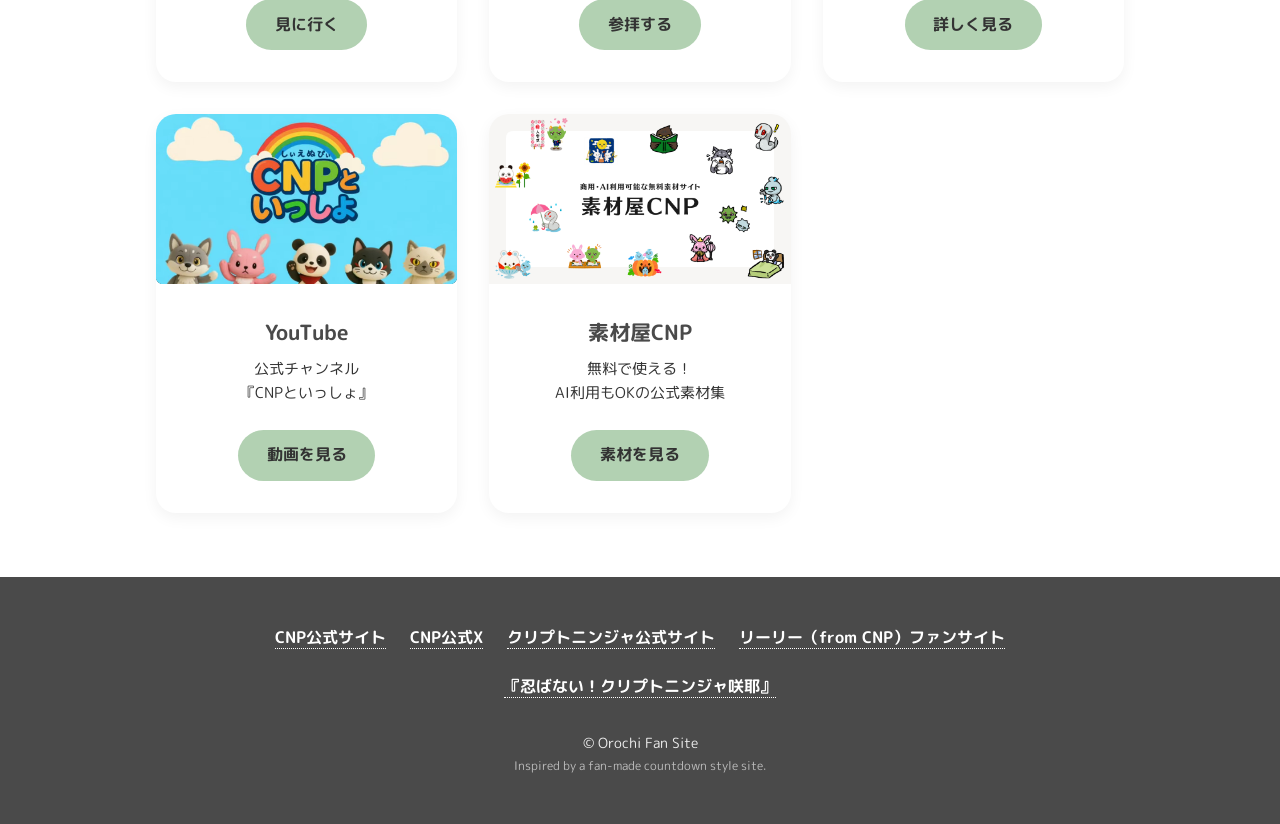
==== commit bdfb00d8: "漫画第3話を追加" ====
--- a/index.html
+++ b/index.html
@@ -113,7 +113,7 @@
         <div class="manga-teaser-copy">
           <p class="manga-kicker">オロチくん漫画</p>
           <h2 class="manga-teaser-title">開運おみくじの物語も読む</h2>
-          <p class="manga-teaser-text">第1話「開運修行？」、第2話「正直、忘れてた」を公開中。おみくじを引く前でも、引いた後でも楽しめます。</p>
+          <p class="manga-teaser-text">第1話から第3話まで公開中。おみくじを引く前でも、引いた後でも楽しめます。</p>
         </div>
         <a href="manga.html" class="manga-button">漫画を読む</a>
       </div>
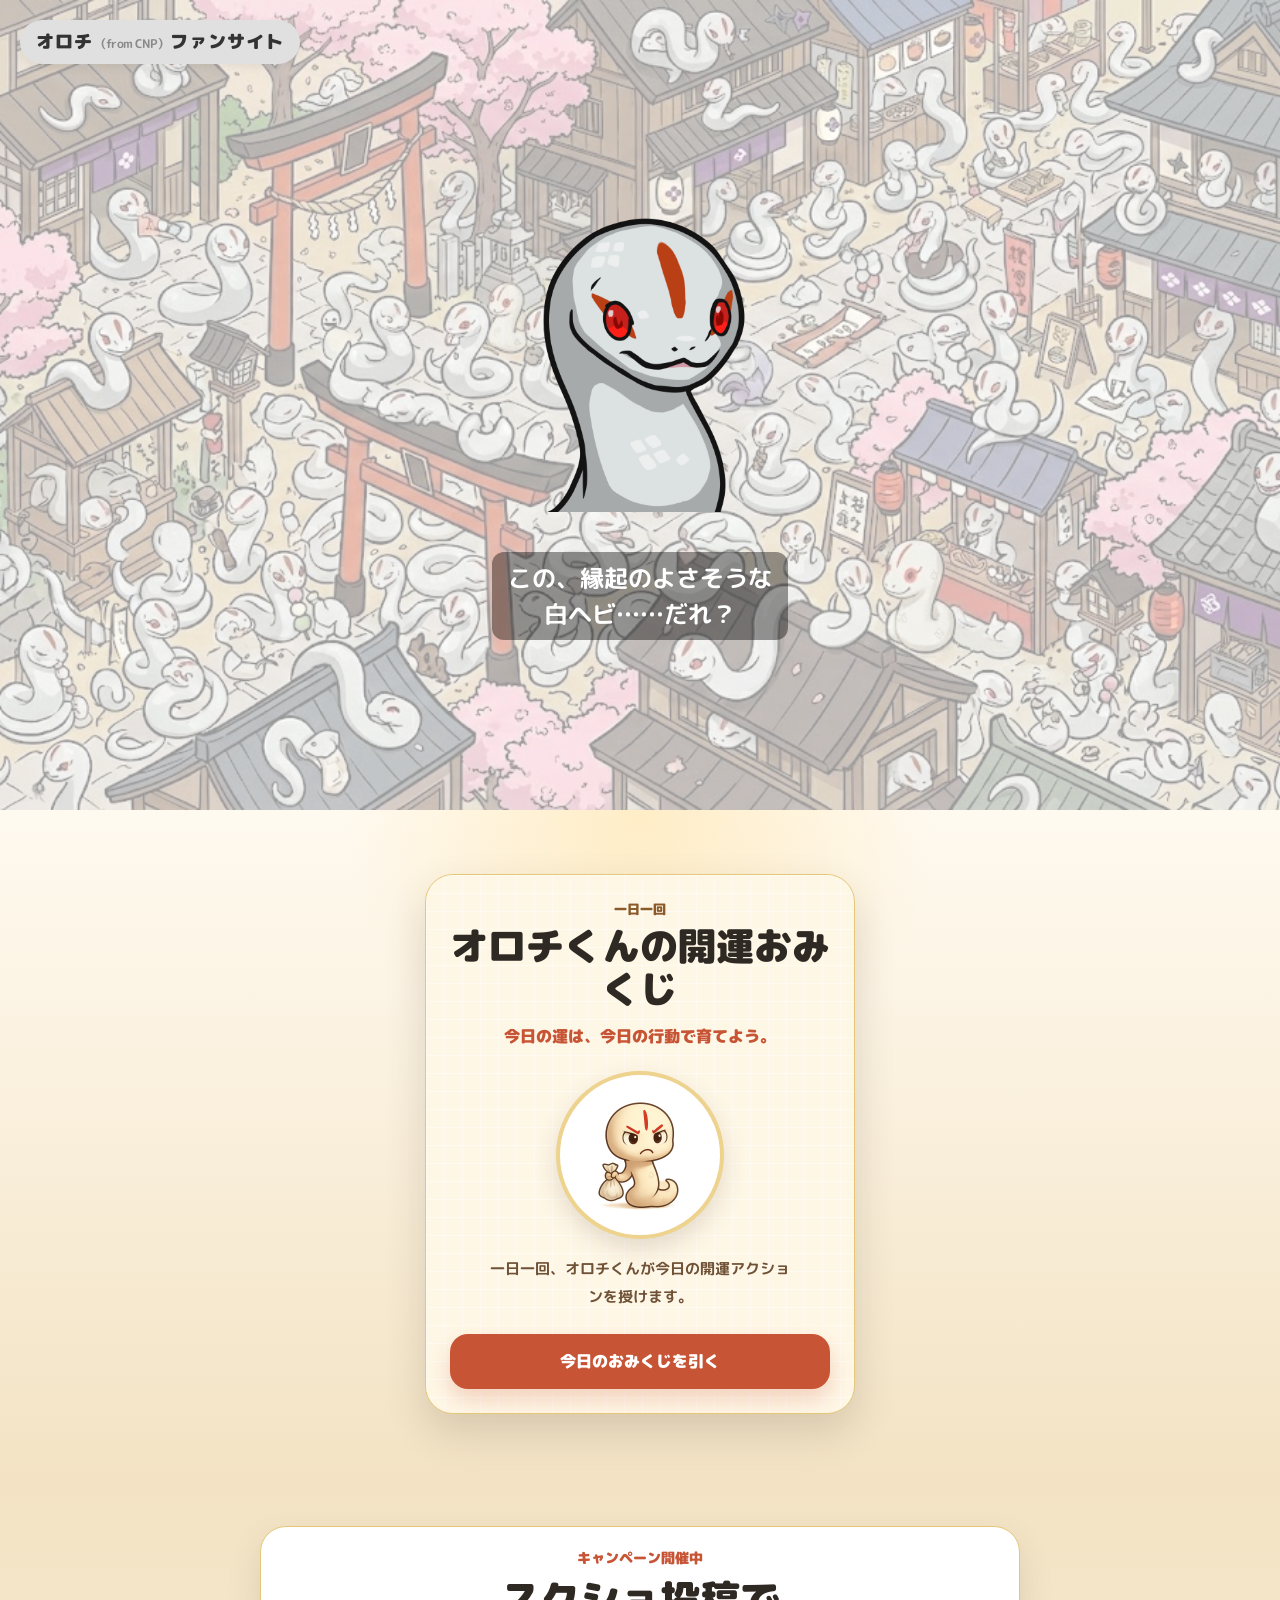
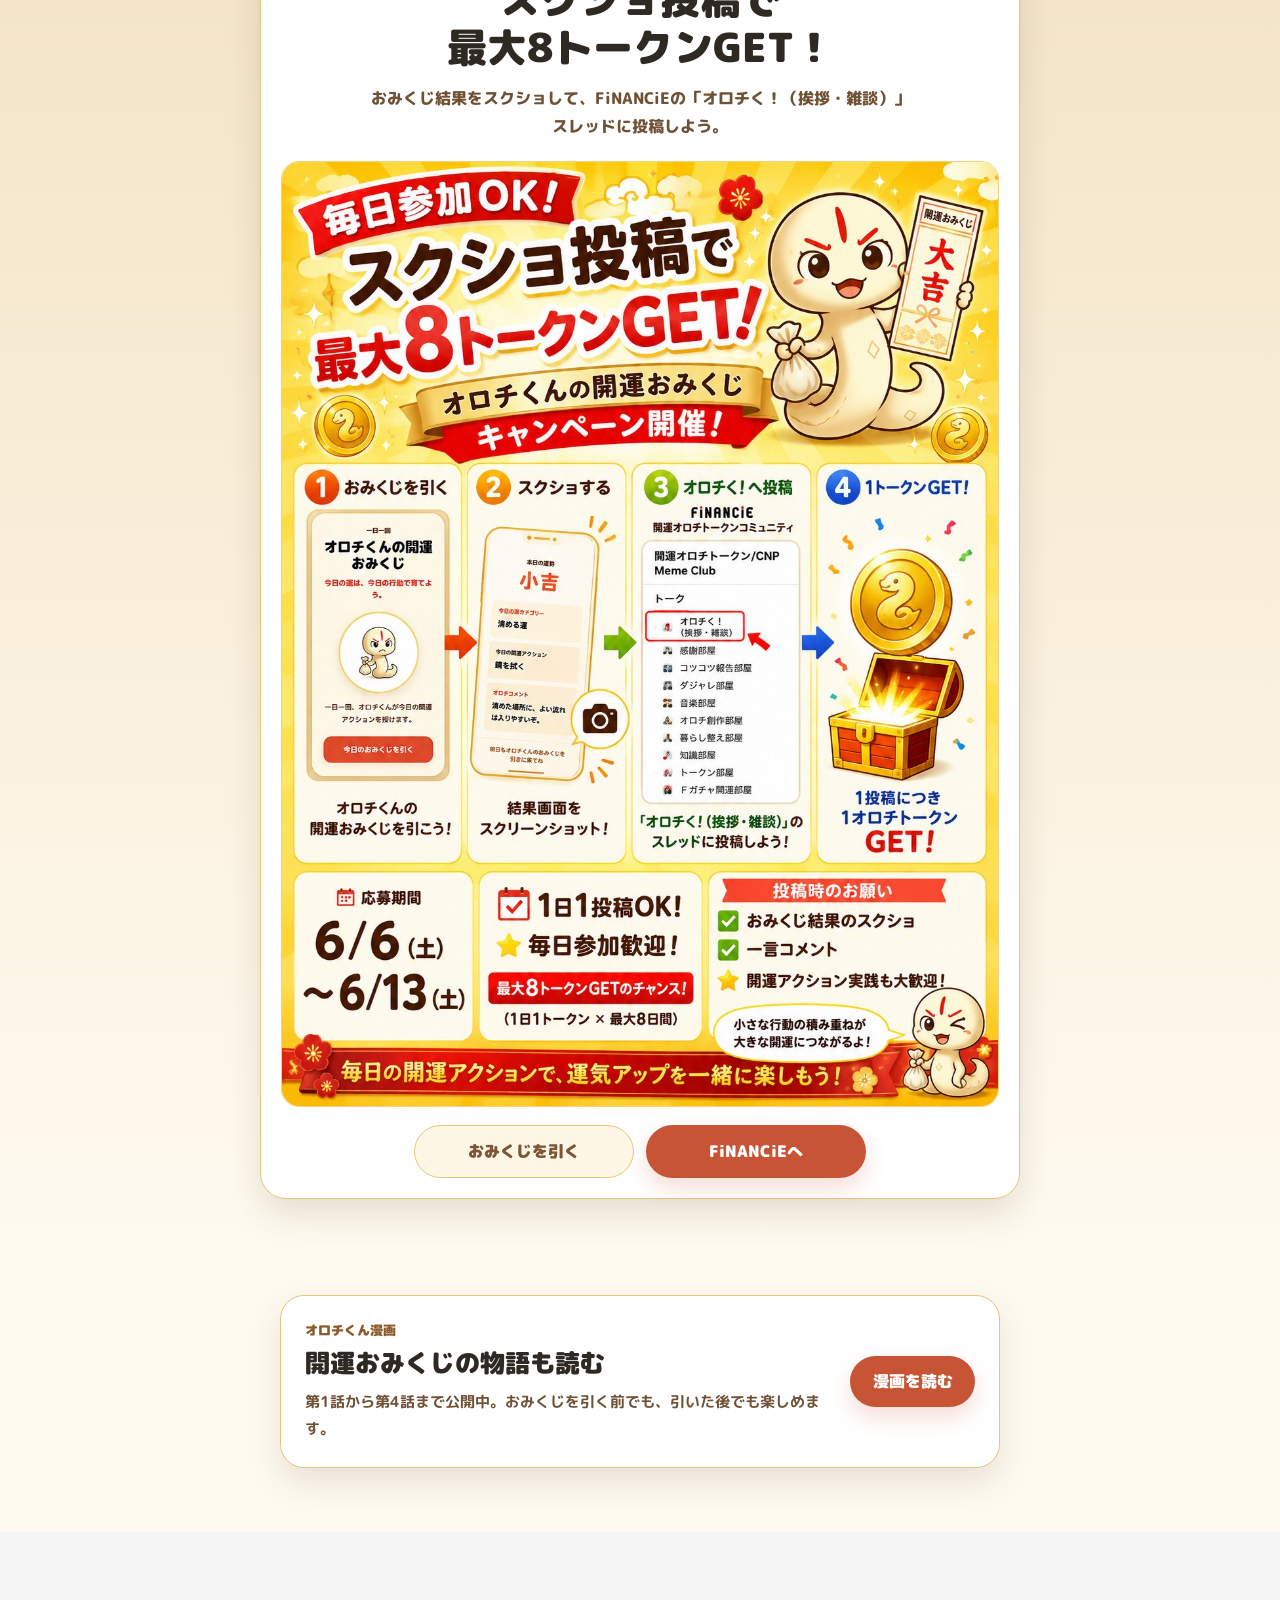
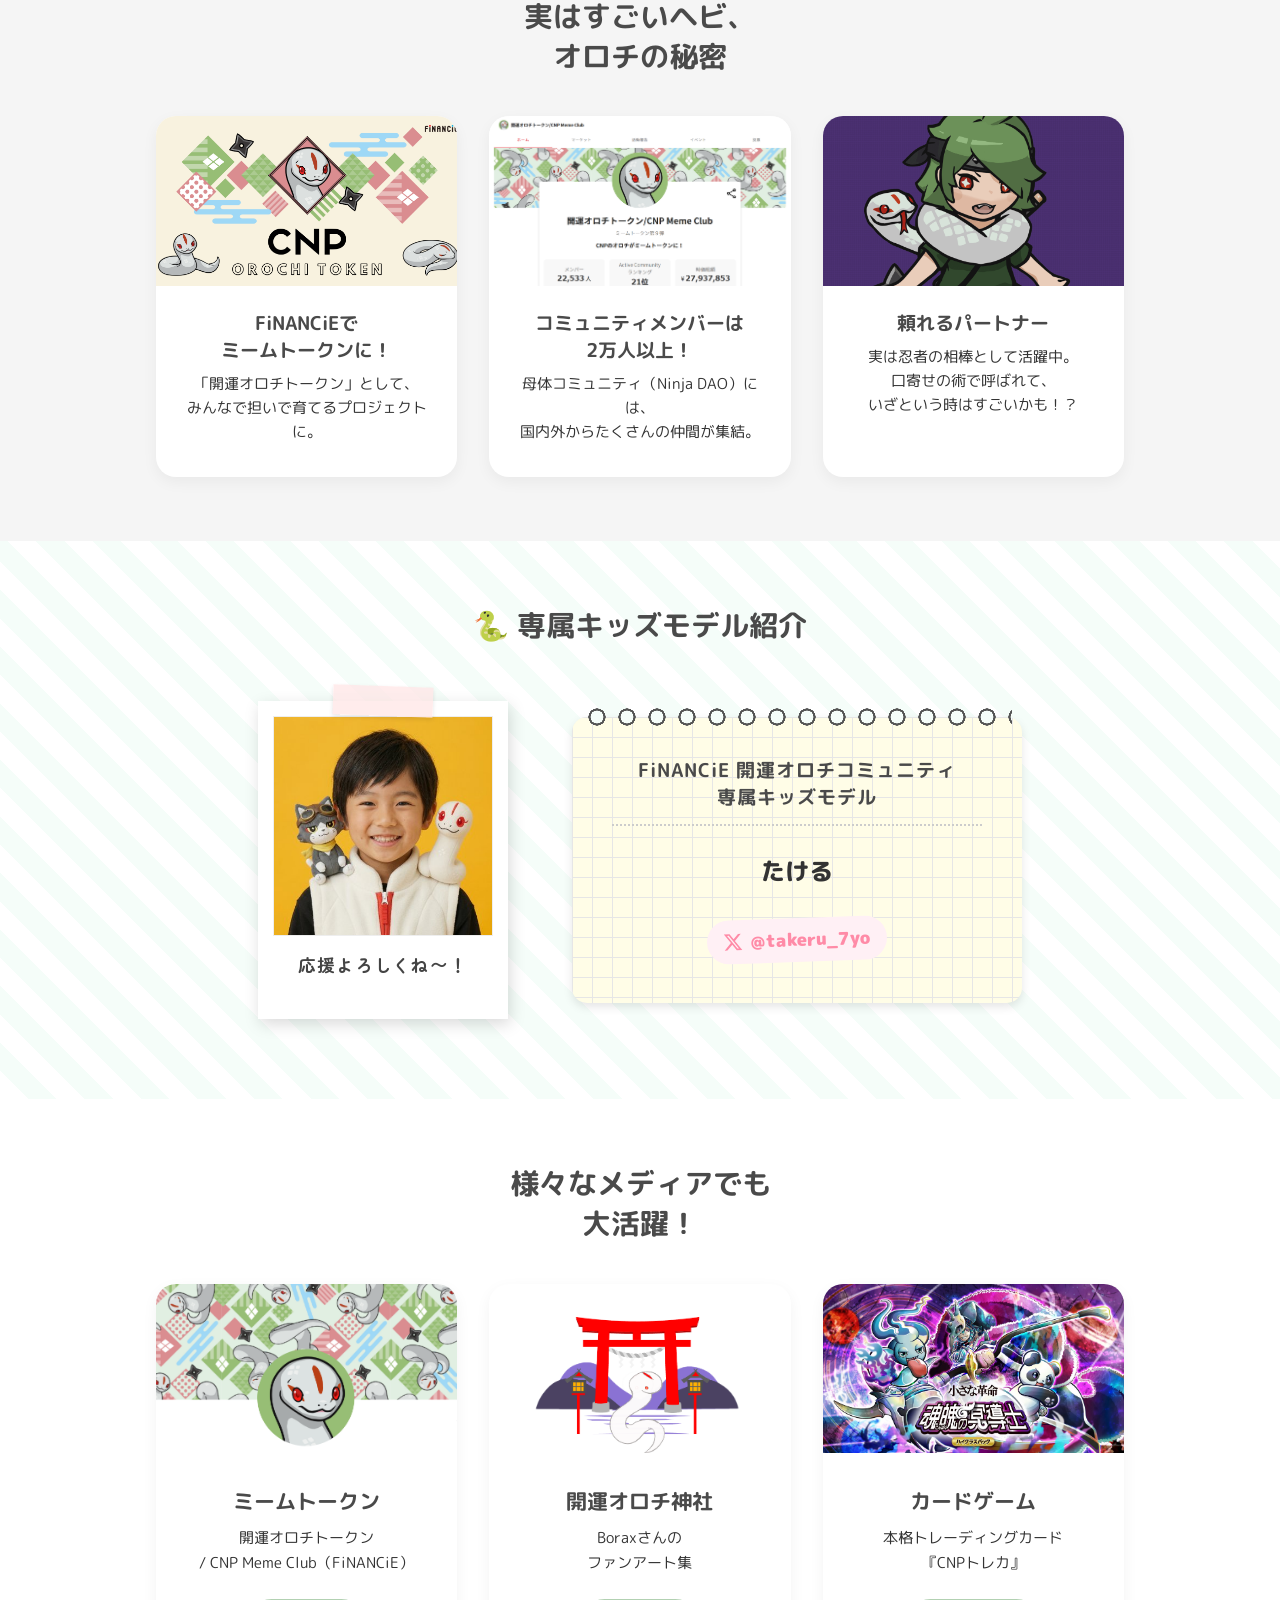
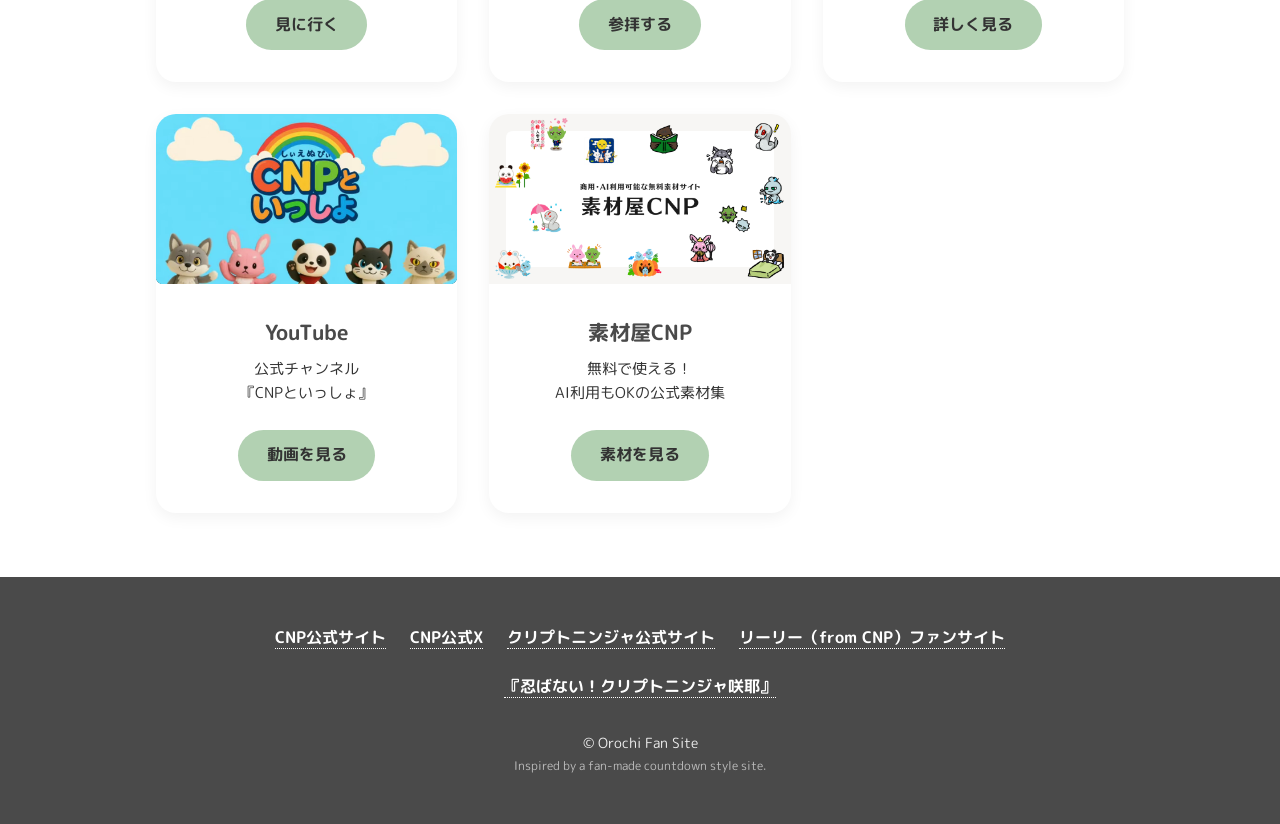
==== commit 6696f733: "漫画第4話を追加" ====
--- a/index.html
+++ b/index.html
@@ -113,7 +113,7 @@
         <div class="manga-teaser-copy">
           <p class="manga-kicker">オロチくん漫画</p>
           <h2 class="manga-teaser-title">開運おみくじの物語も読む</h2>
-          <p class="manga-teaser-text">第1話から第3話まで公開中。おみくじを引く前でも、引いた後でも楽しめます。</p>
+          <p class="manga-teaser-text">第1話から第4話まで公開中。おみくじを引く前でも、引いた後でも楽しめます。</p>
         </div>
         <a href="manga.html" class="manga-button">漫画を読む</a>
       </div>
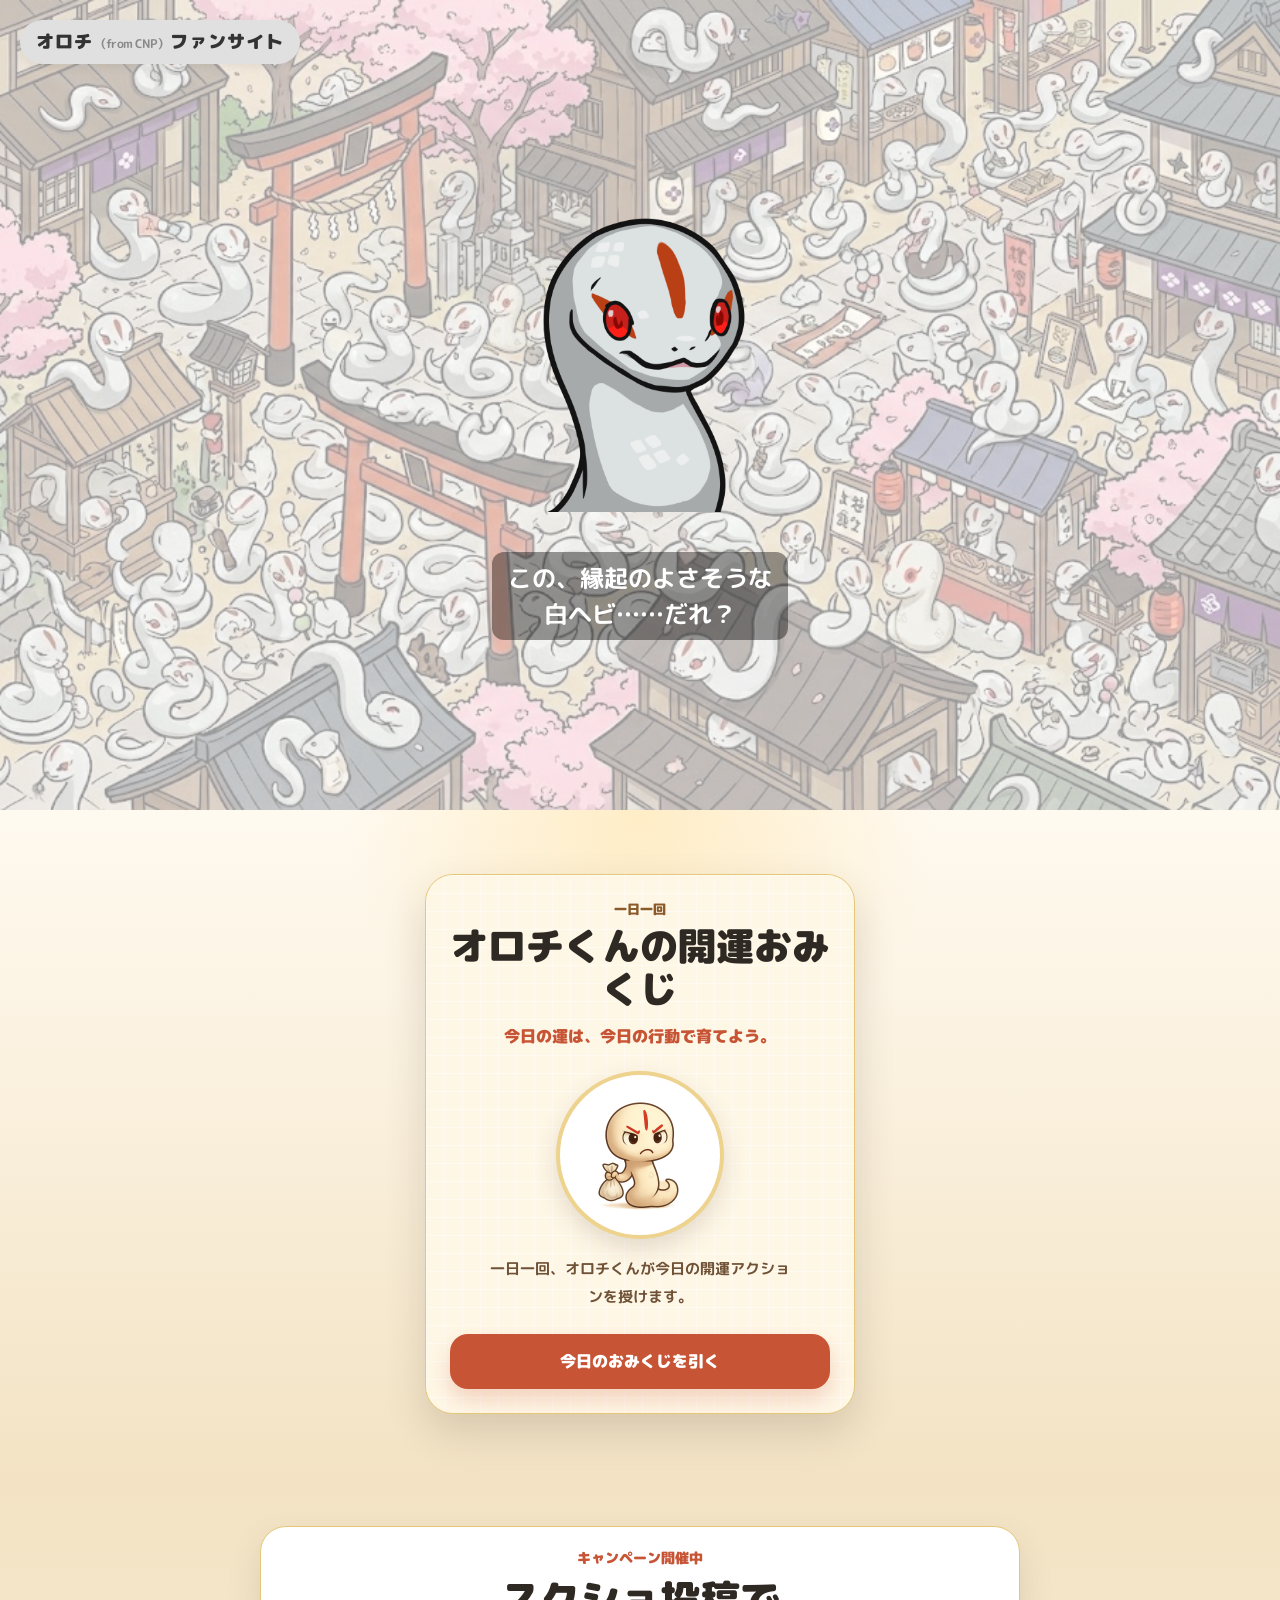
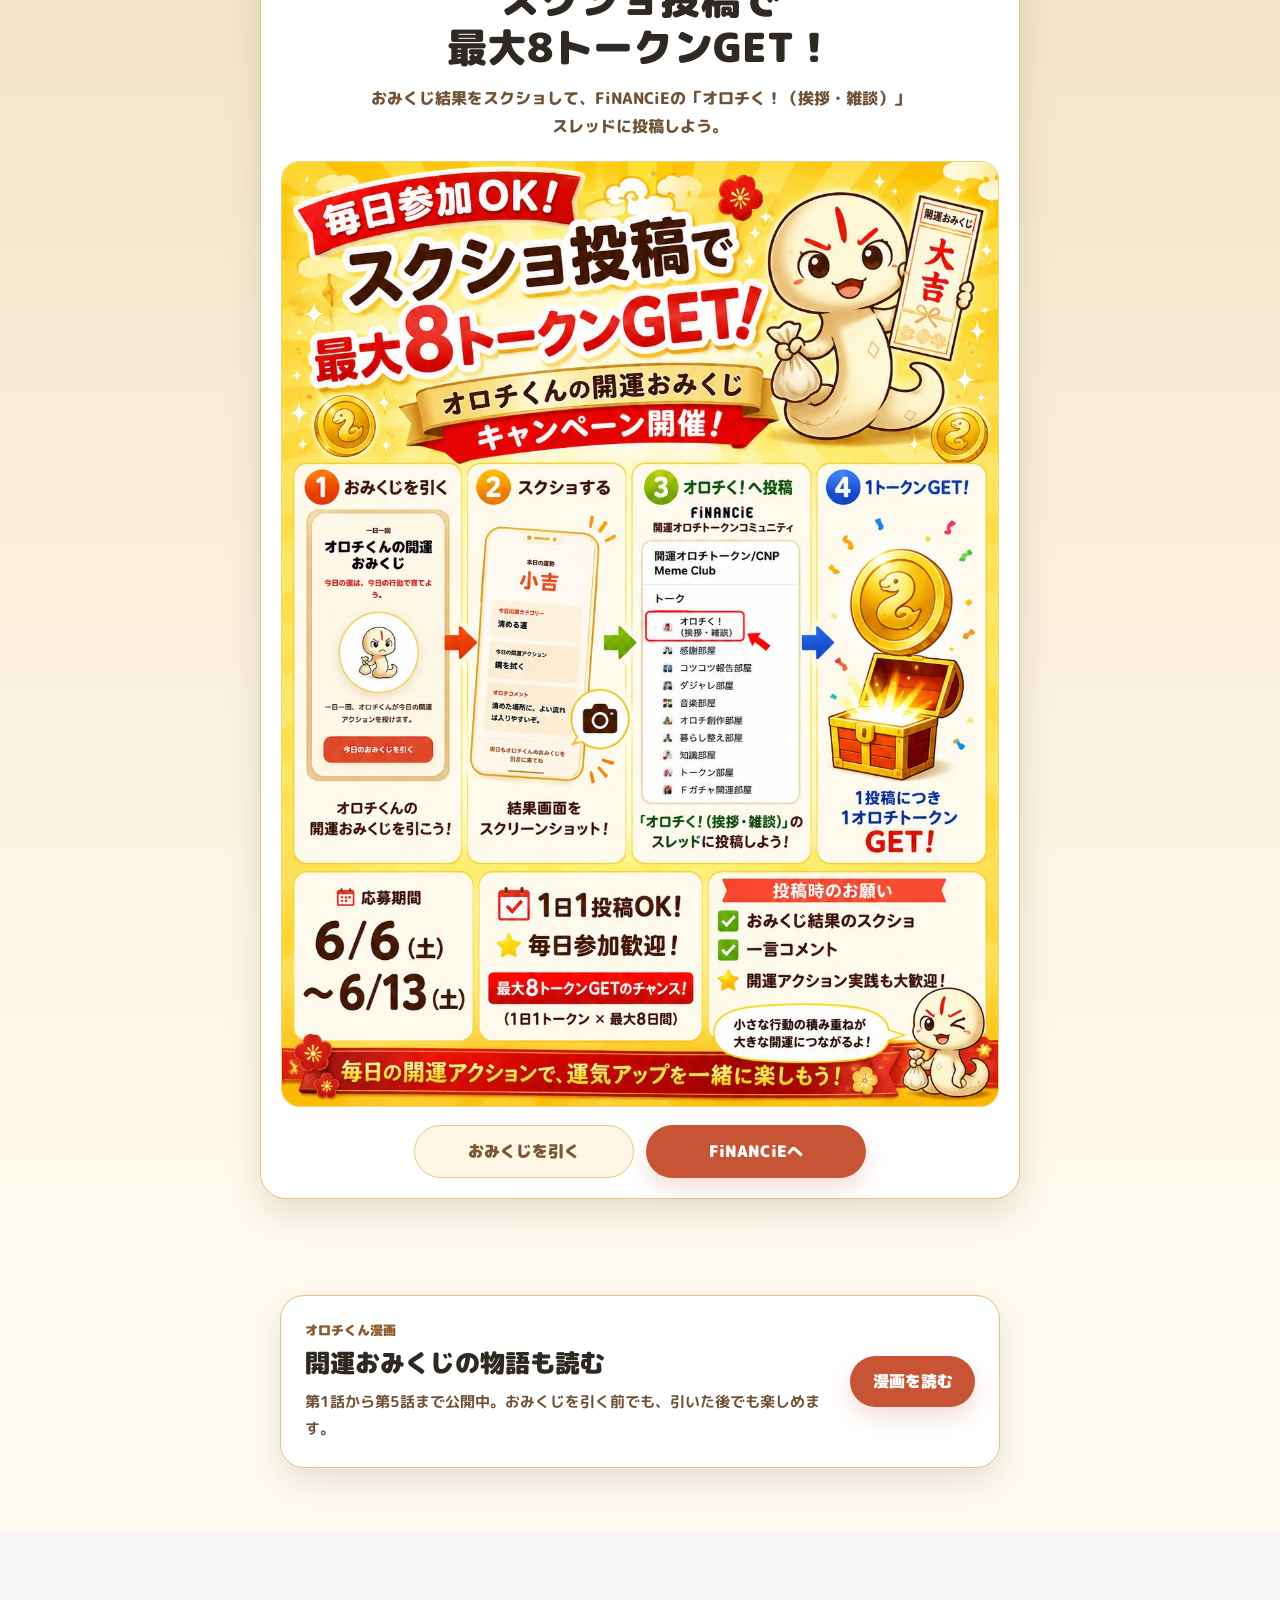
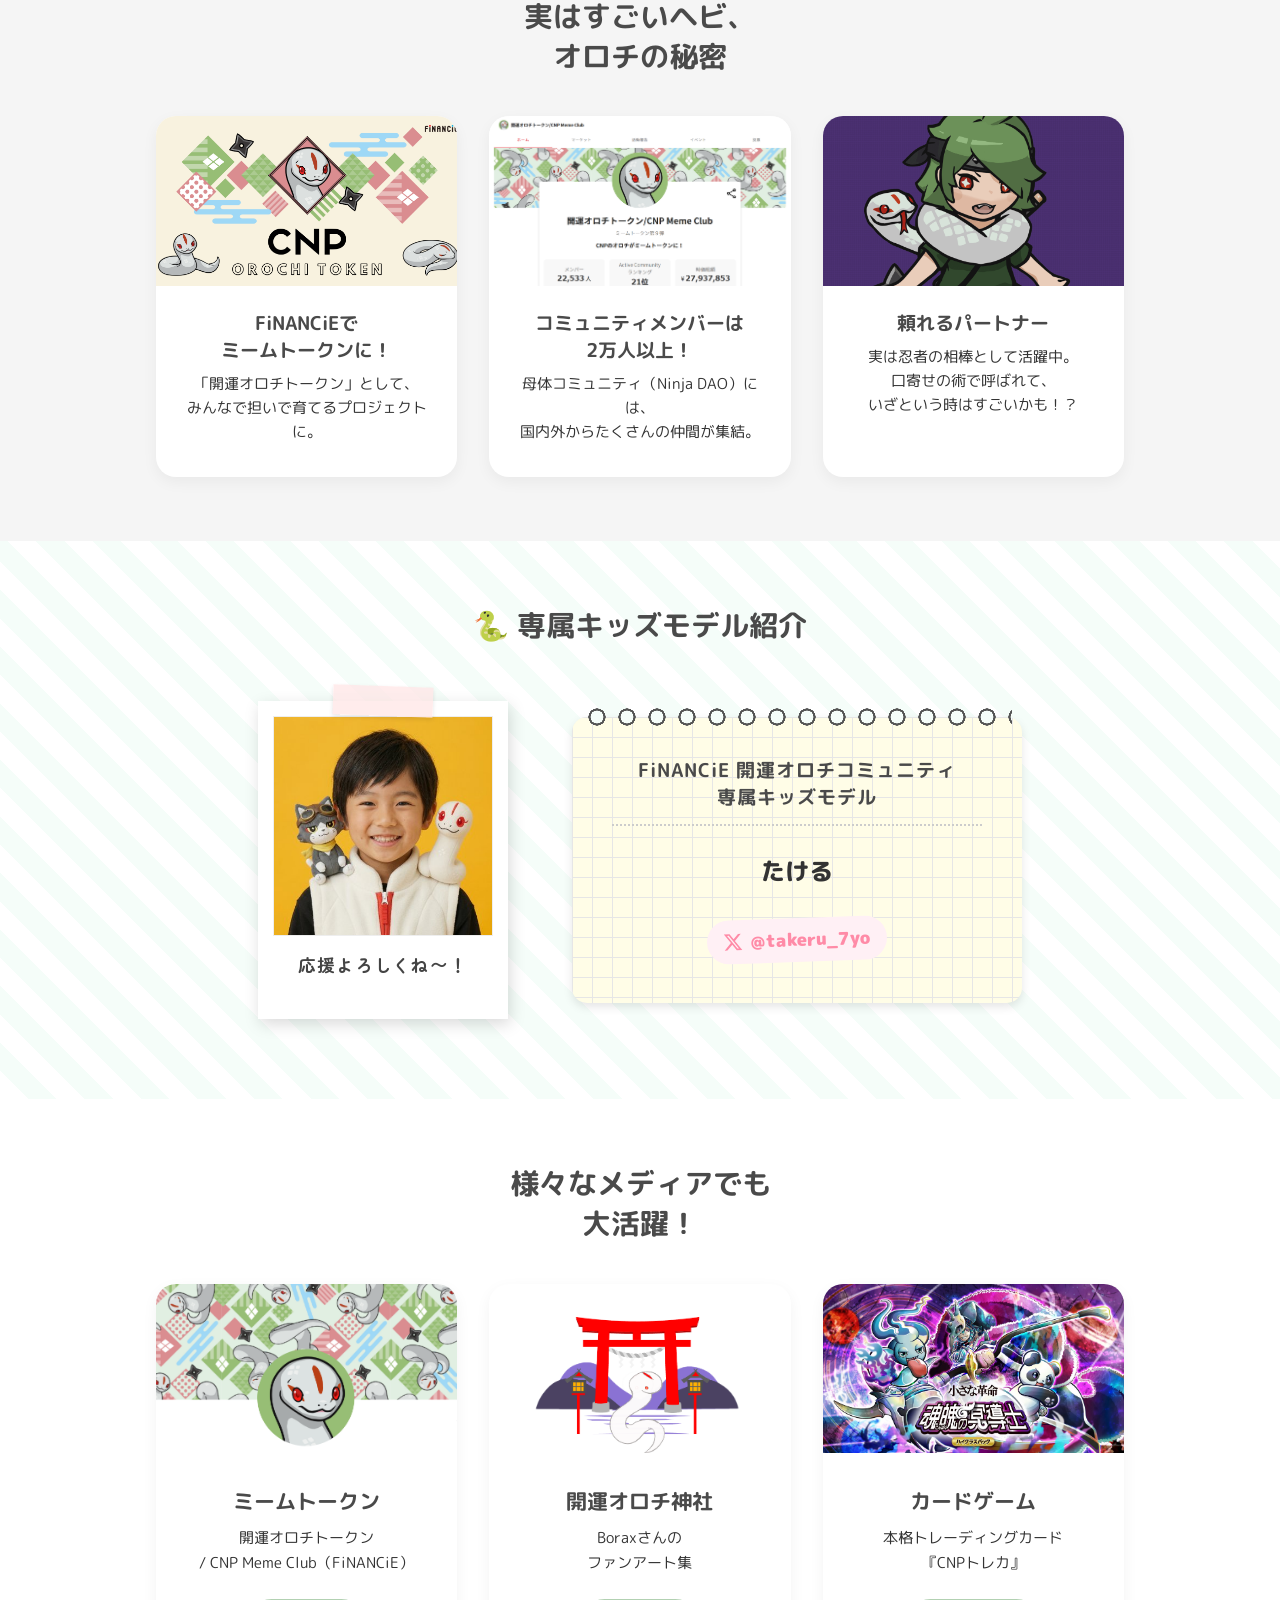
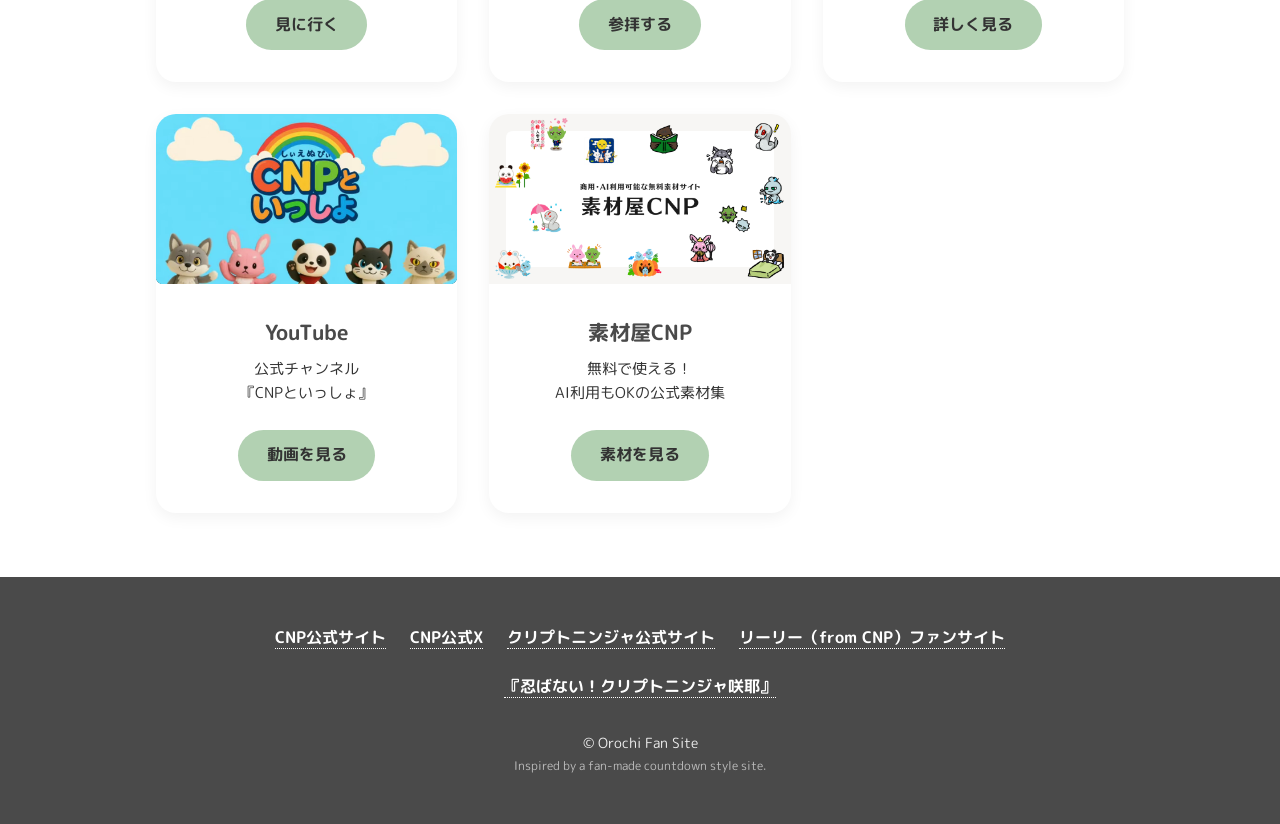
==== commit 15117c37: "漫画第5話を追加" ====
--- a/index.html
+++ b/index.html
@@ -113,7 +113,7 @@
         <div class="manga-teaser-copy">
           <p class="manga-kicker">オロチくん漫画</p>
           <h2 class="manga-teaser-title">開運おみくじの物語も読む</h2>
-          <p class="manga-teaser-text">第1話から第4話まで公開中。おみくじを引く前でも、引いた後でも楽しめます。</p>
+          <p class="manga-teaser-text">第1話から第5話まで公開中。おみくじを引く前でも、引いた後でも楽しめます。</p>
         </div>
         <a href="manga.html" class="manga-button">漫画を読む</a>
       </div>
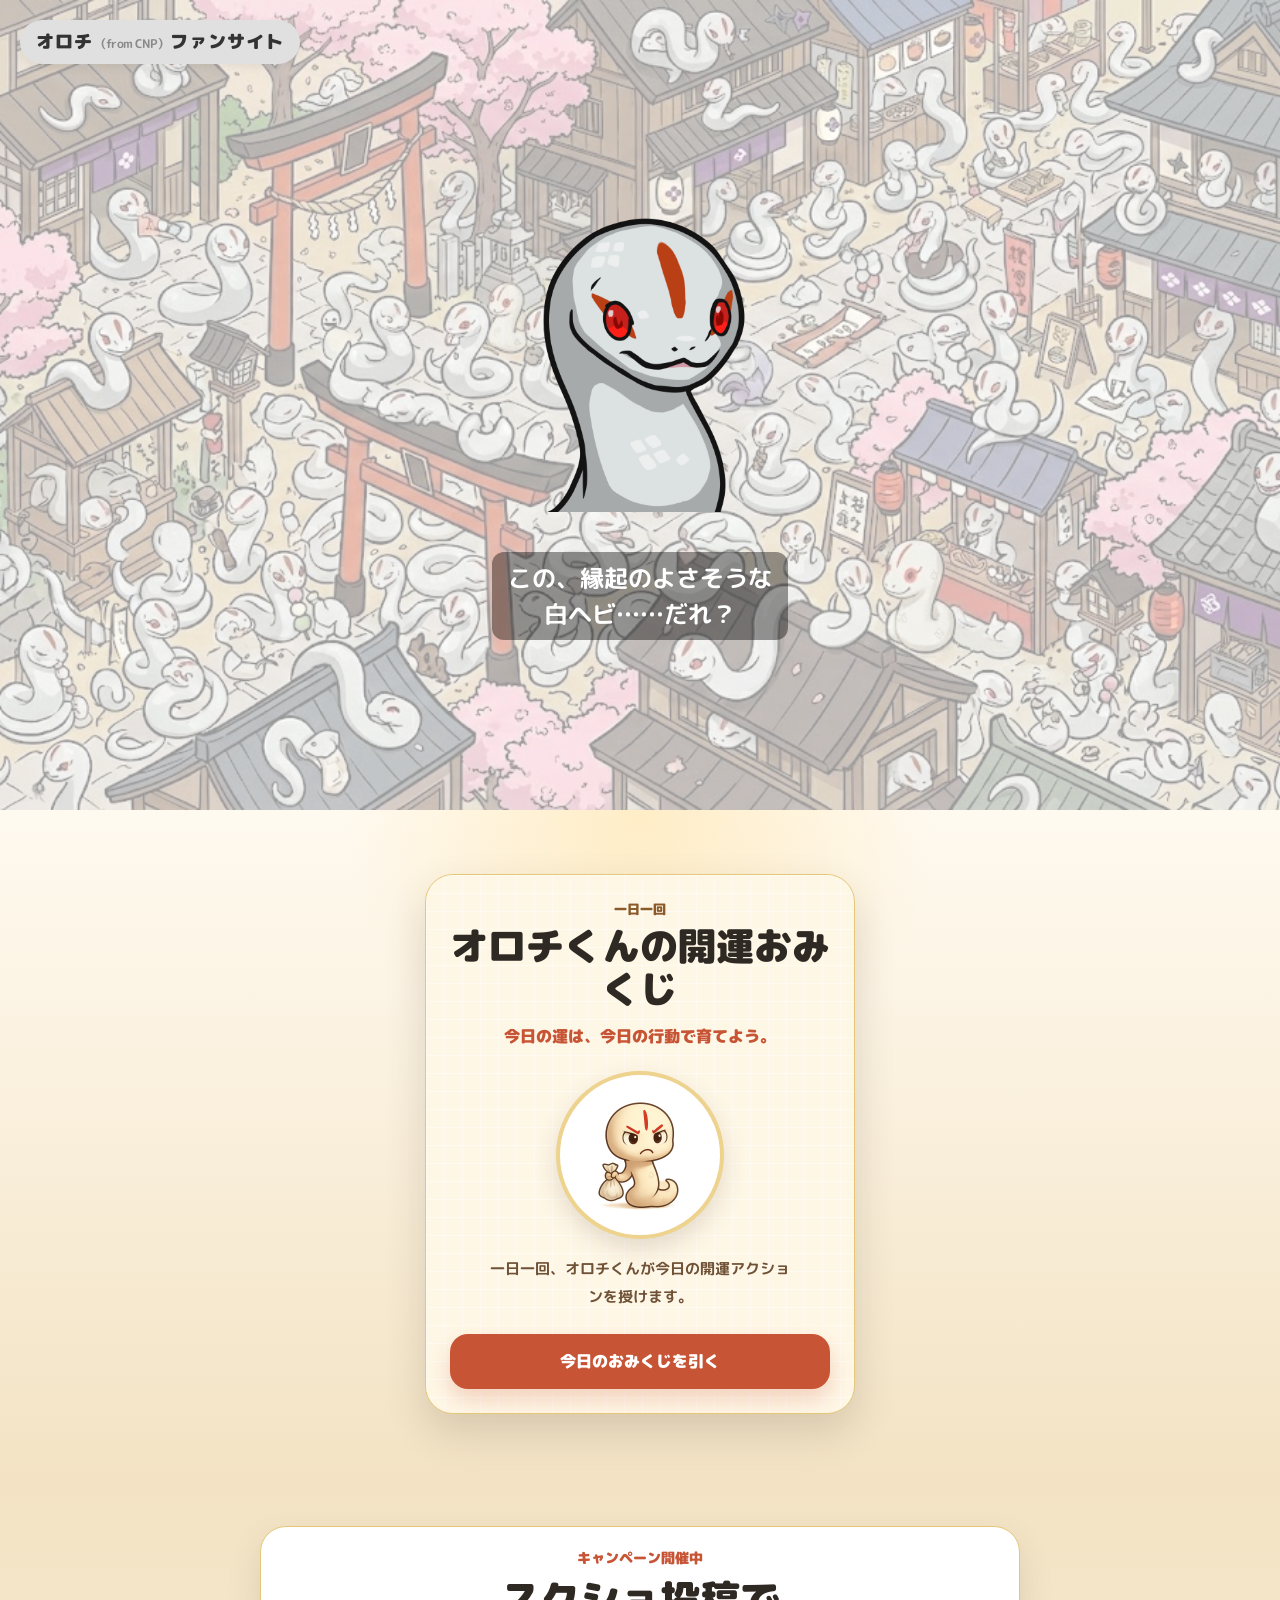
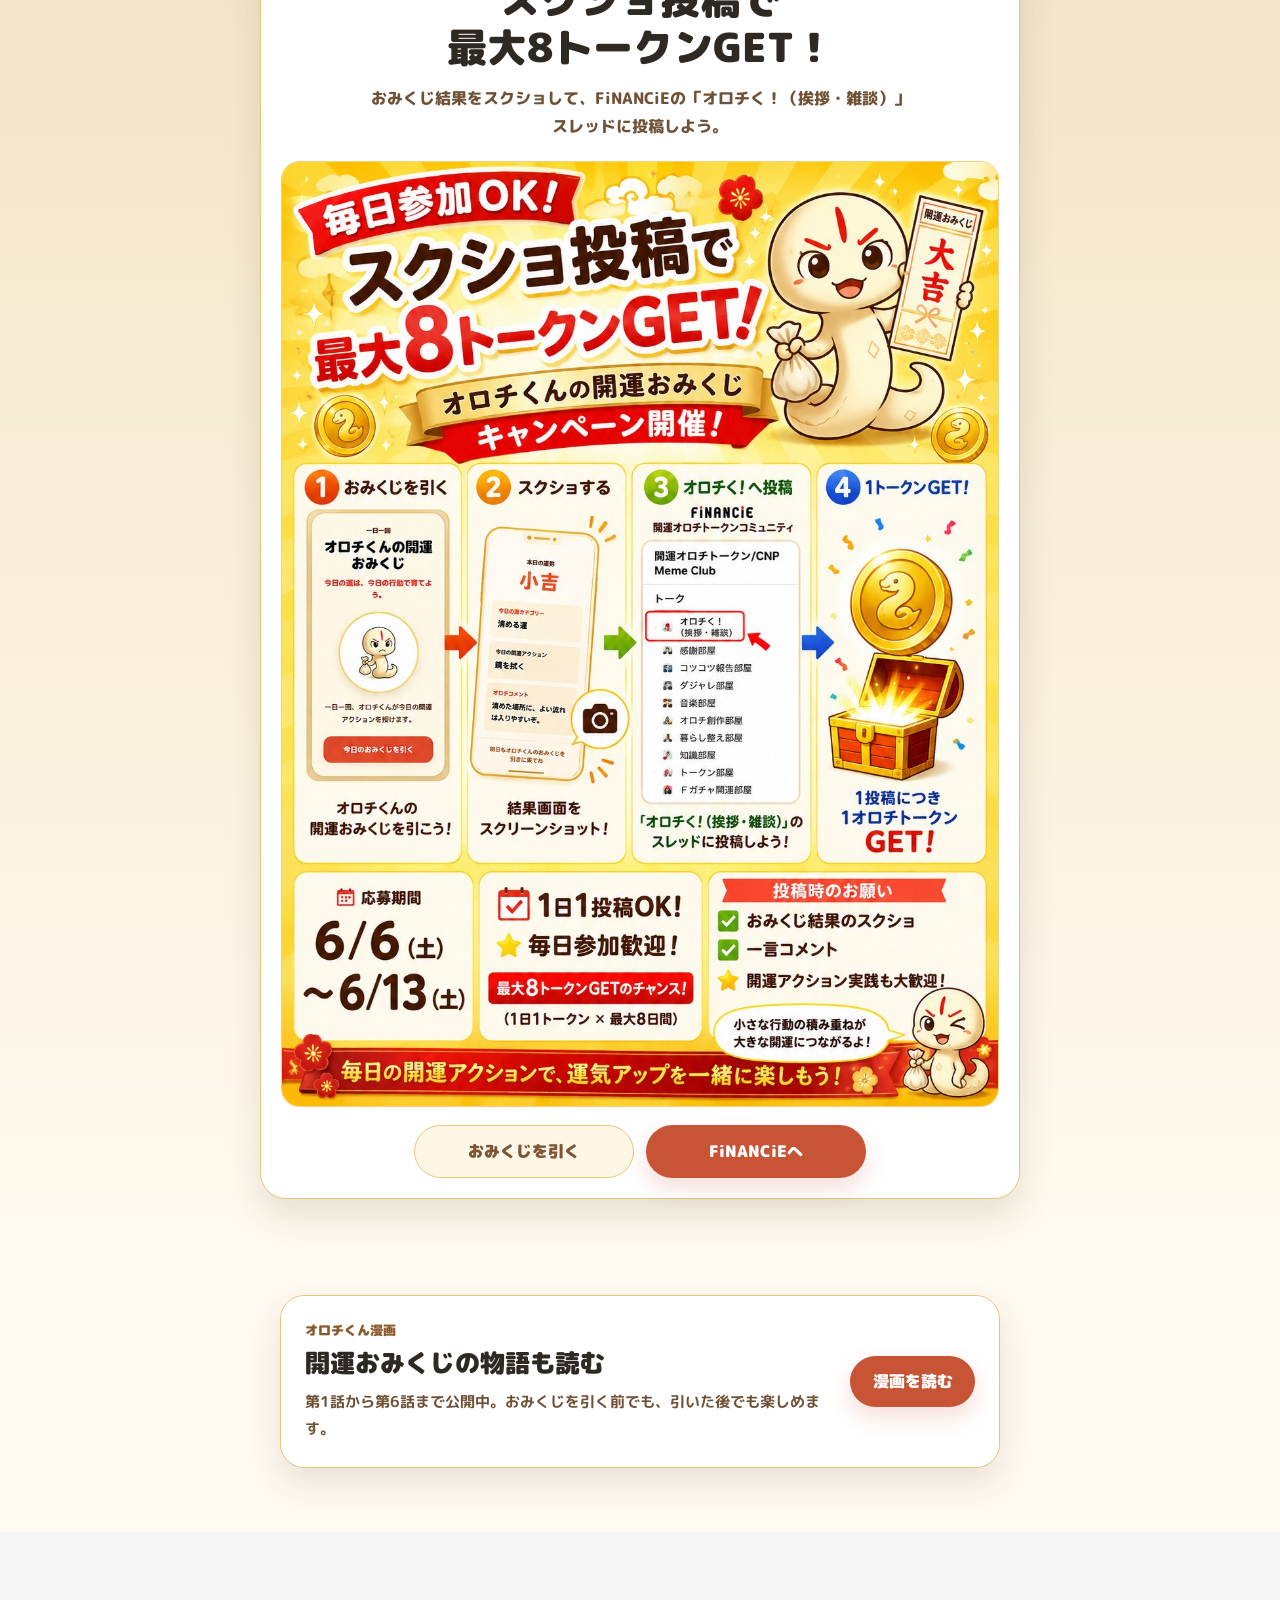
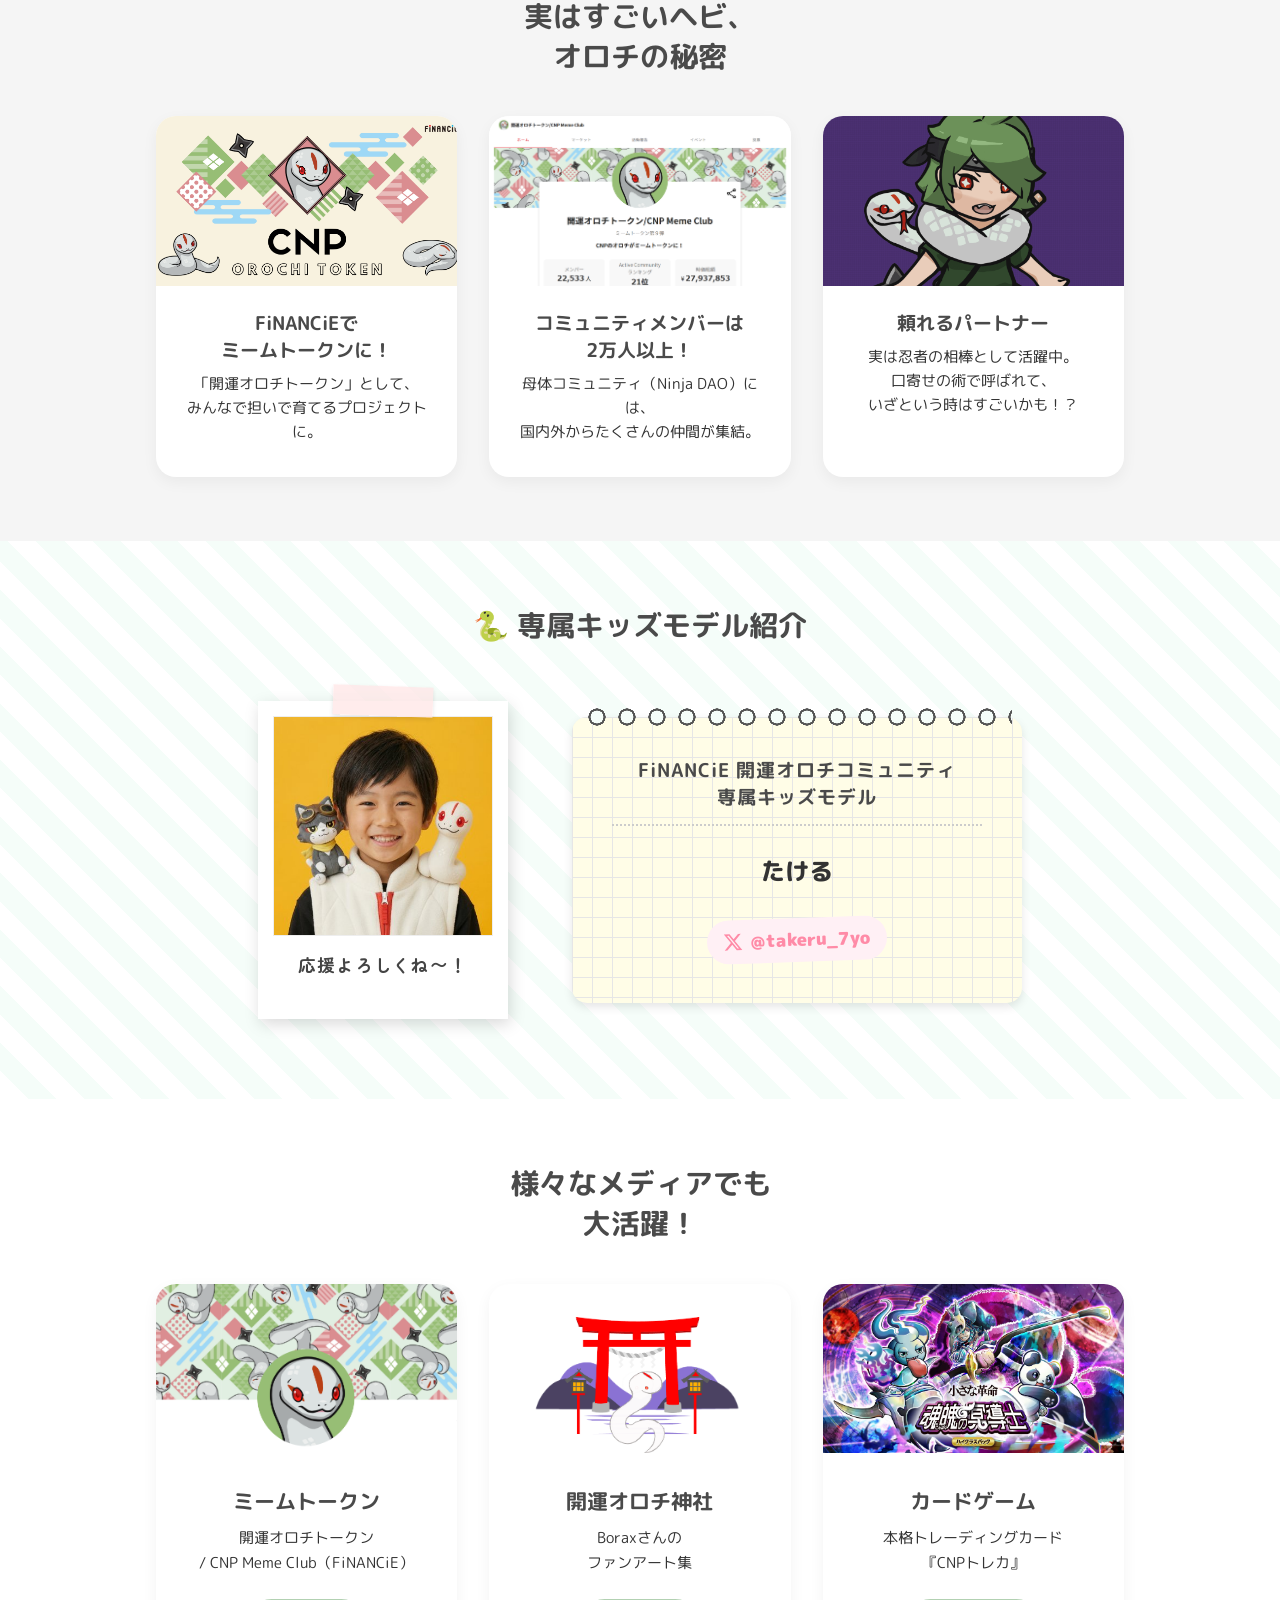
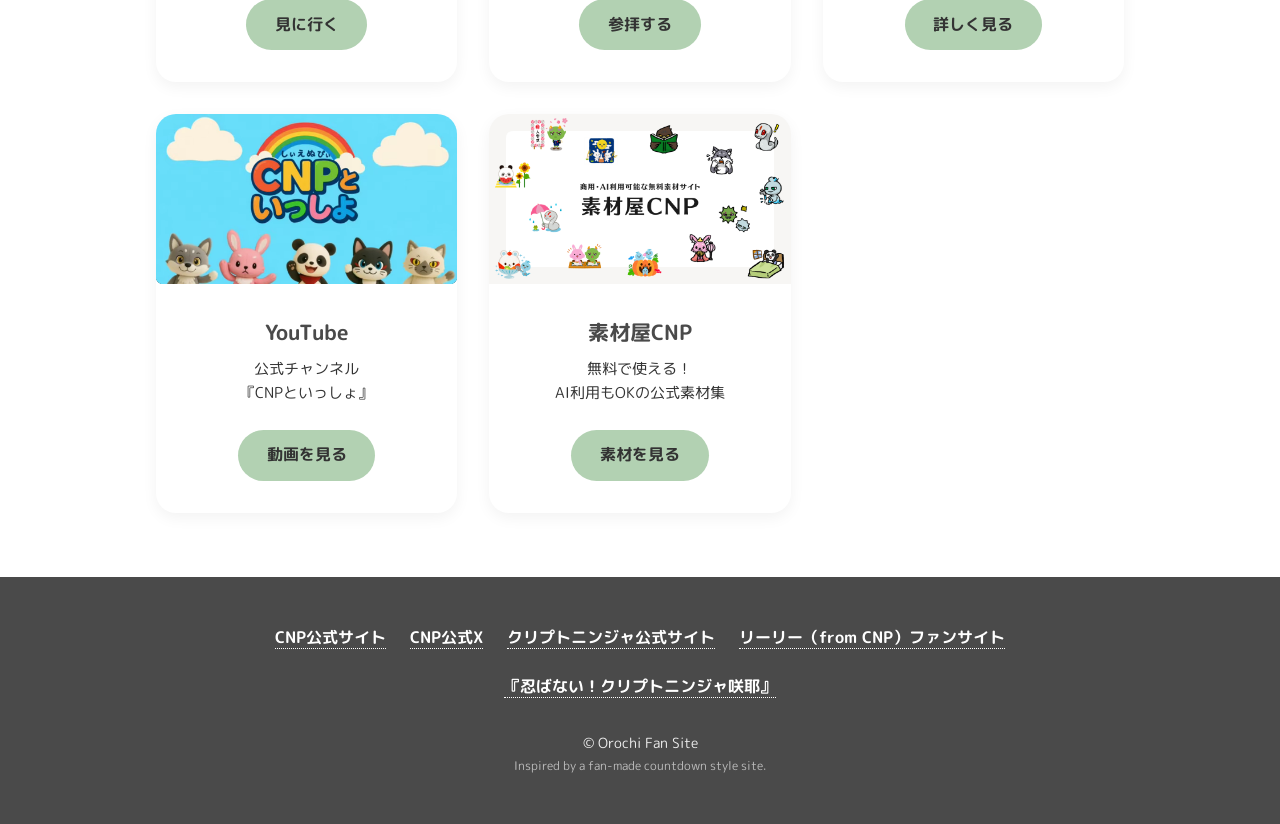
==== commit 8e99b393: "漫画第6話を追加" ====
--- a/index.html
+++ b/index.html
@@ -113,7 +113,7 @@
         <div class="manga-teaser-copy">
           <p class="manga-kicker">オロチくん漫画</p>
           <h2 class="manga-teaser-title">開運おみくじの物語も読む</h2>
-          <p class="manga-teaser-text">第1話から第5話まで公開中。おみくじを引く前でも、引いた後でも楽しめます。</p>
+          <p class="manga-teaser-text">第1話から第6話まで公開中。おみくじを引く前でも、引いた後でも楽しめます。</p>
         </div>
         <a href="manga.html" class="manga-button">漫画を読む</a>
       </div>
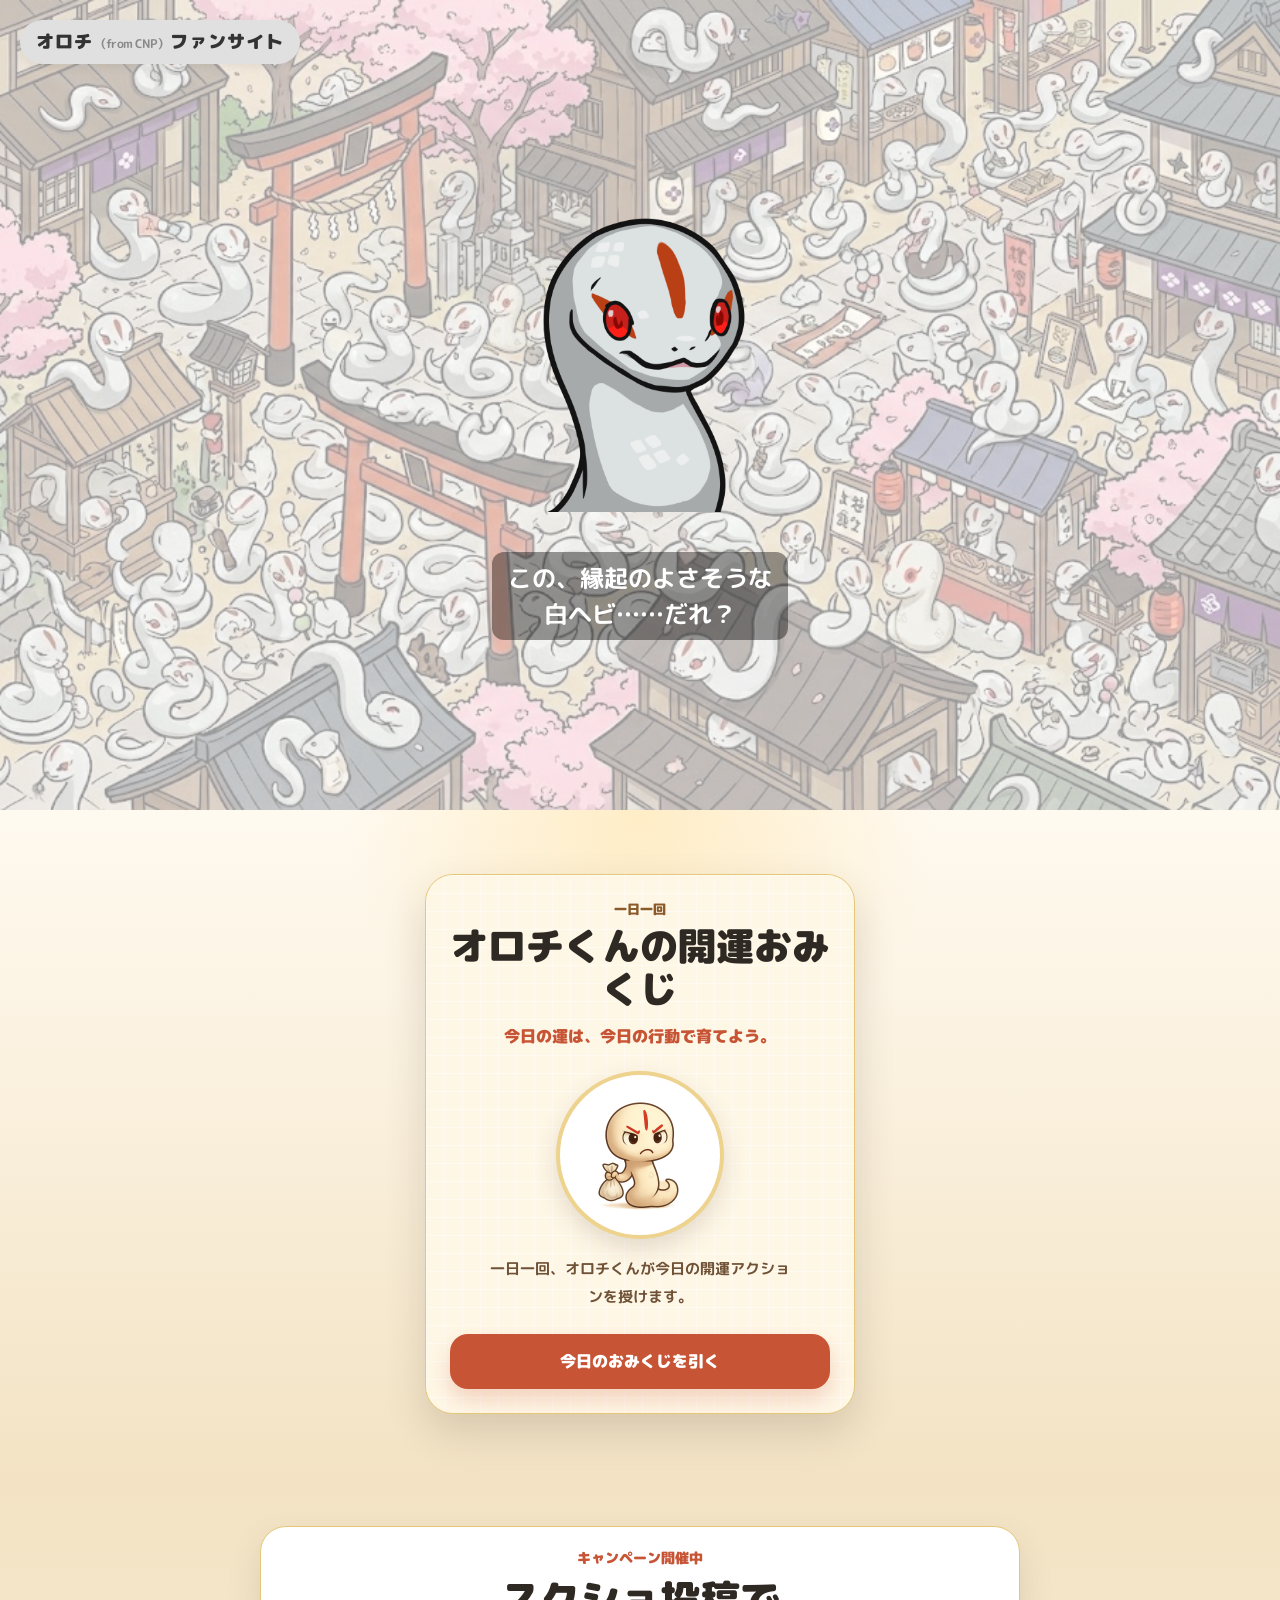
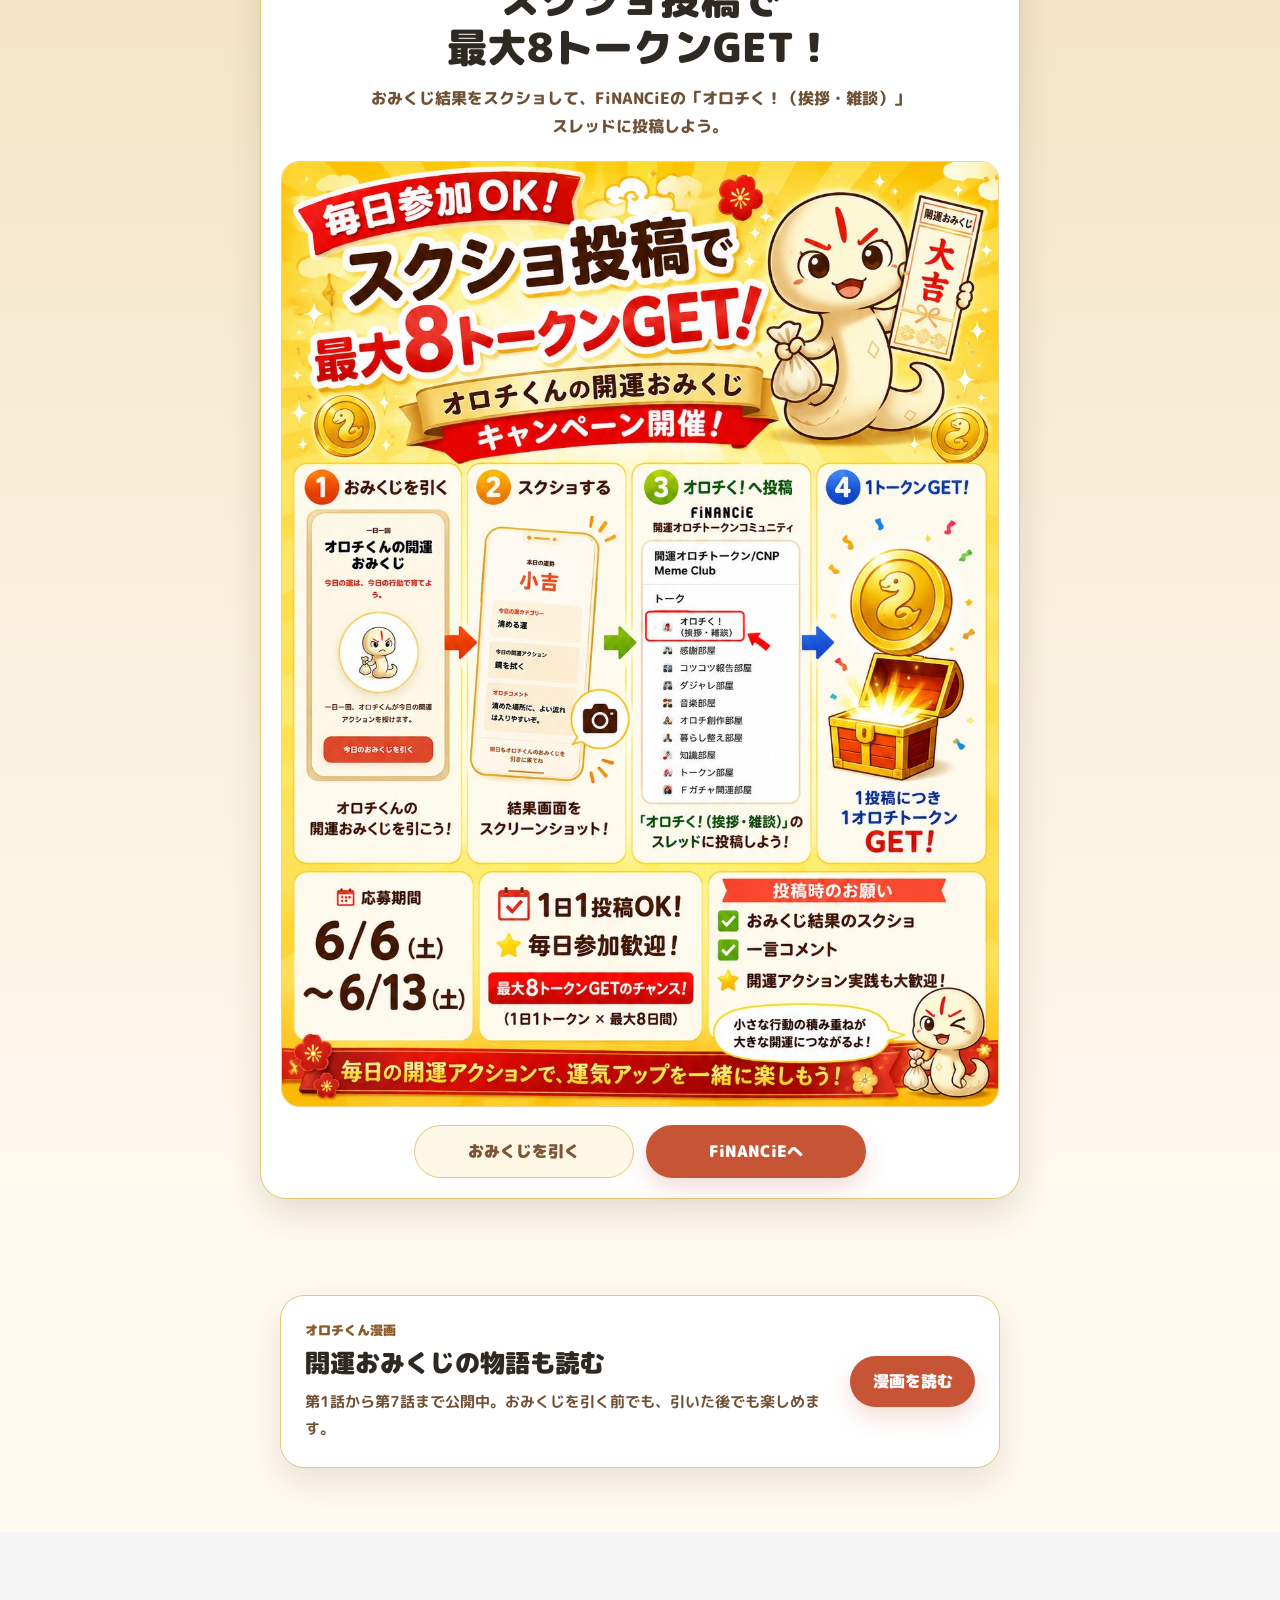
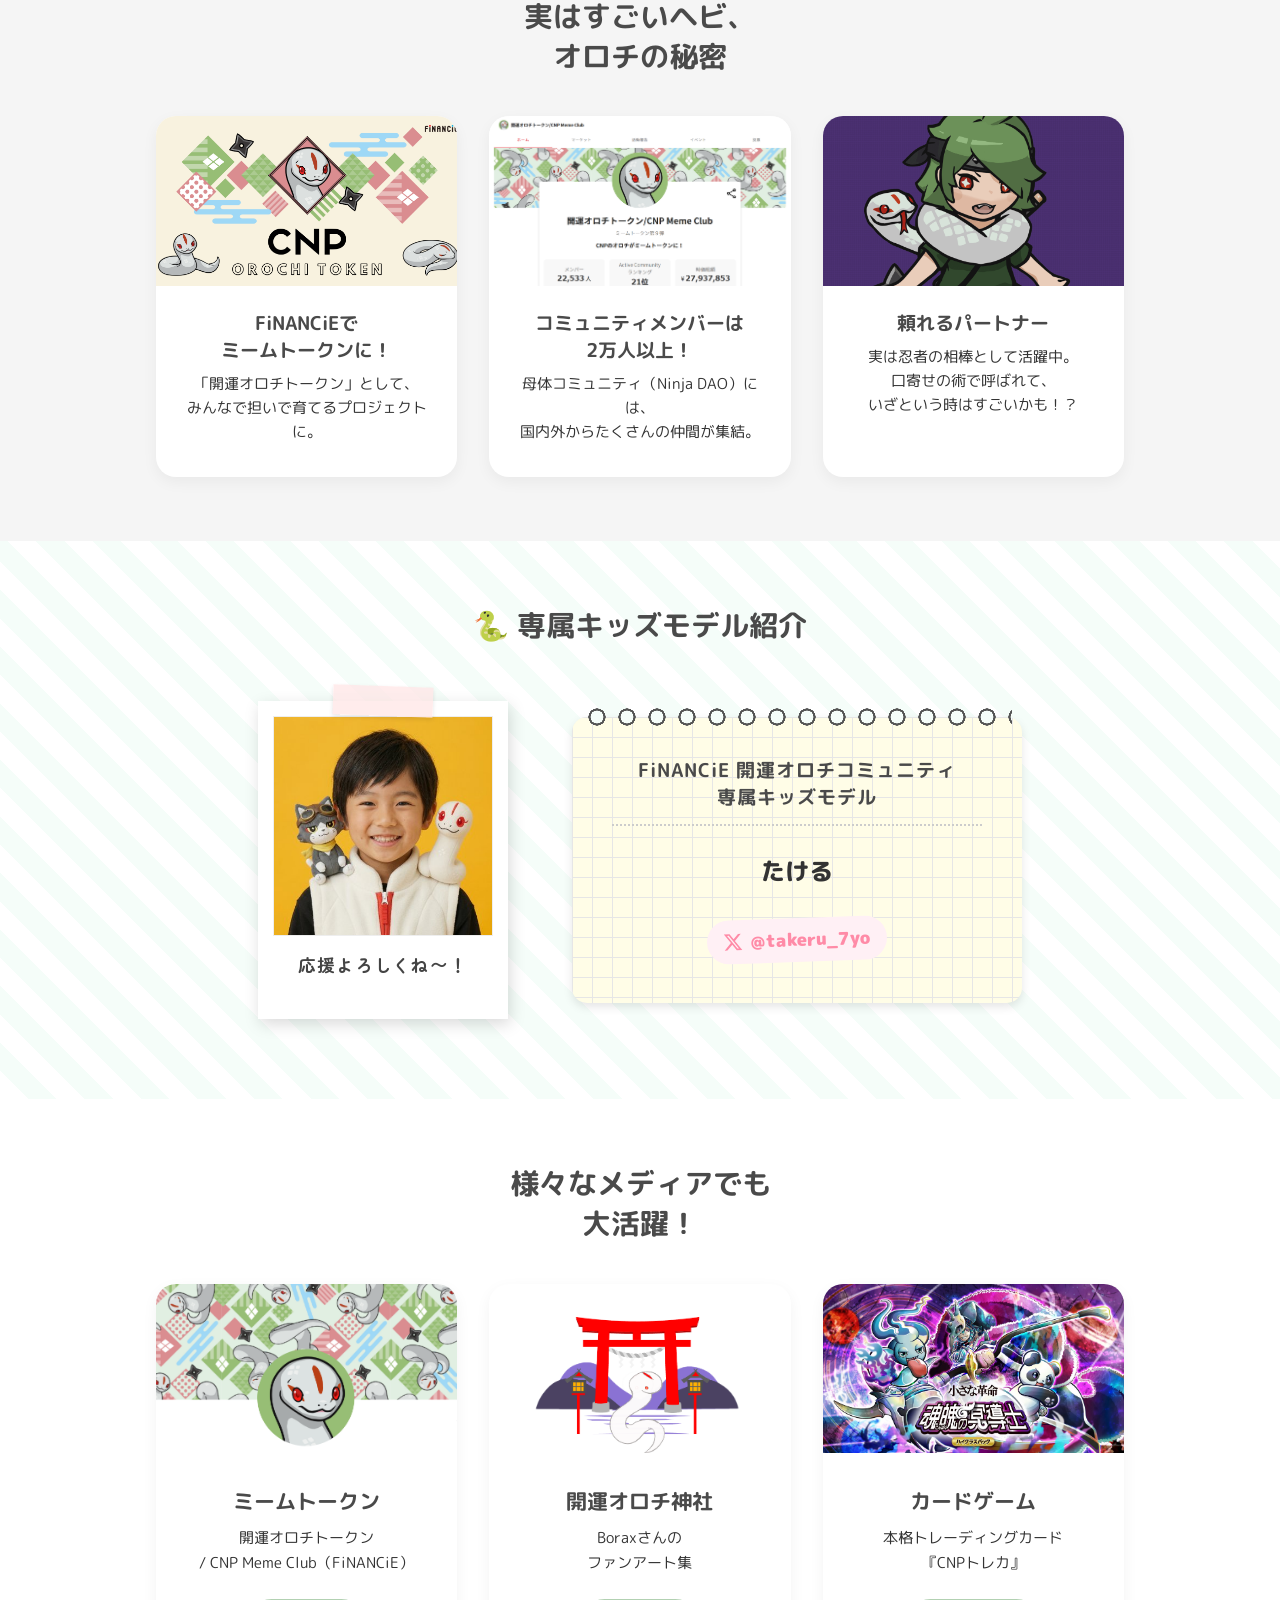
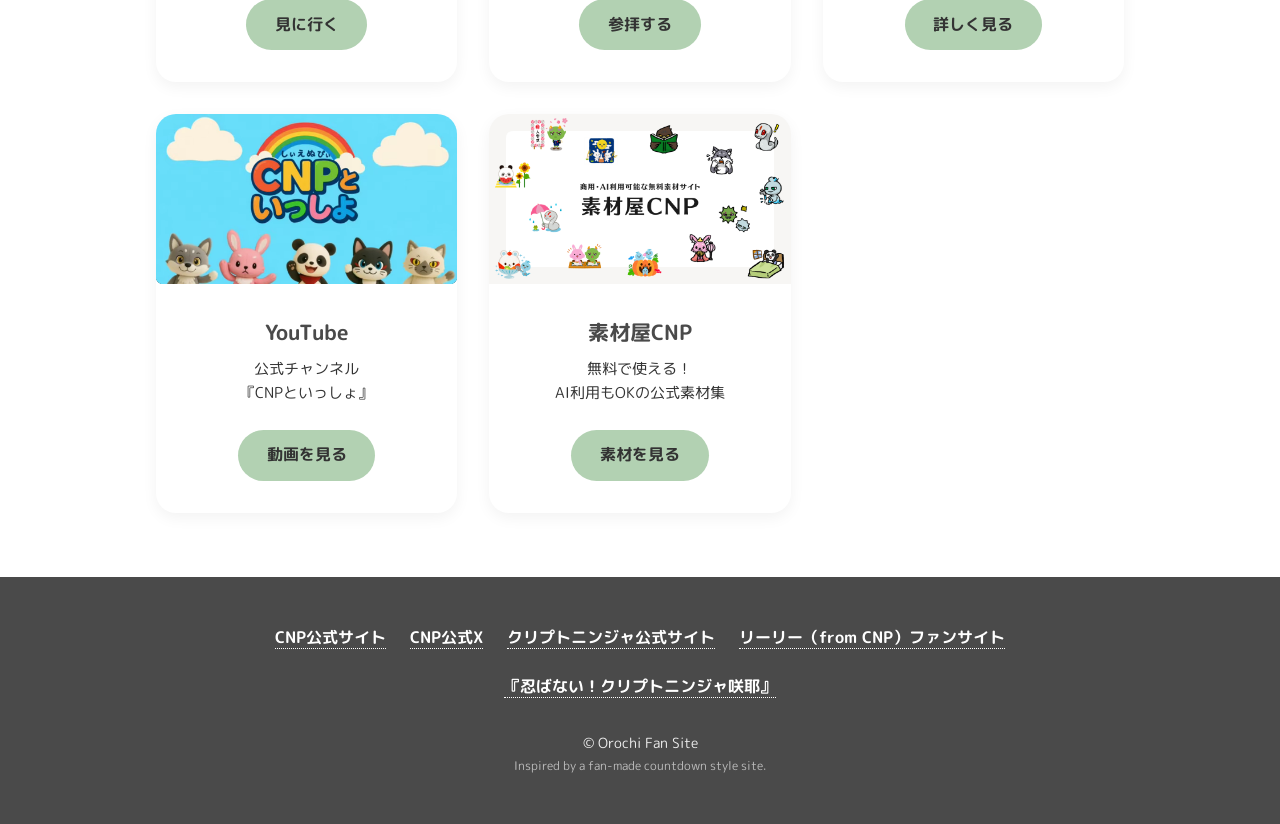
==== commit 9d4e6c2f: "漫画第7話を追加" ====
--- a/index.html
+++ b/index.html
@@ -113,7 +113,7 @@
         <div class="manga-teaser-copy">
           <p class="manga-kicker">オロチくん漫画</p>
           <h2 class="manga-teaser-title">開運おみくじの物語も読む</h2>
-          <p class="manga-teaser-text">第1話から第6話まで公開中。おみくじを引く前でも、引いた後でも楽しめます。</p>
+          <p class="manga-teaser-text">第1話から第7話まで公開中。おみくじを引く前でも、引いた後でも楽しめます。</p>
         </div>
         <a href="manga.html" class="manga-button">漫画を読む</a>
       </div>
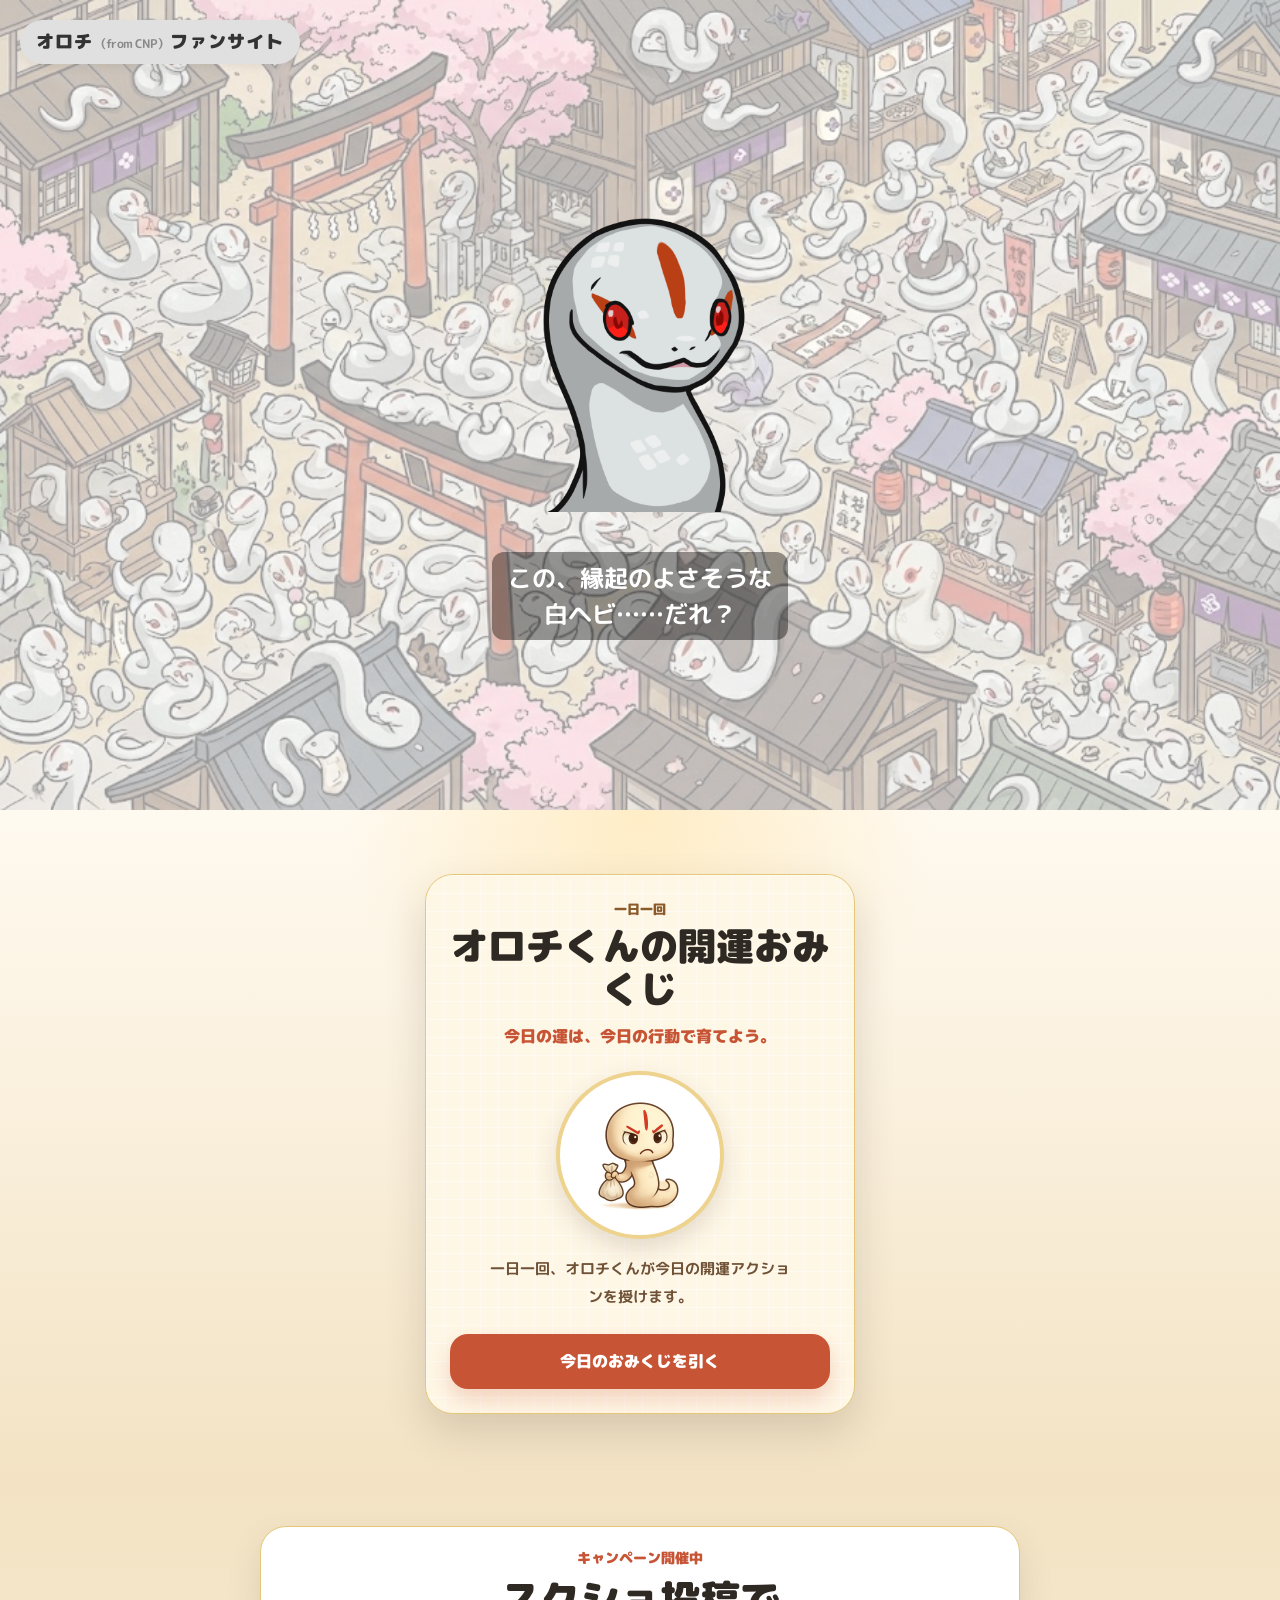
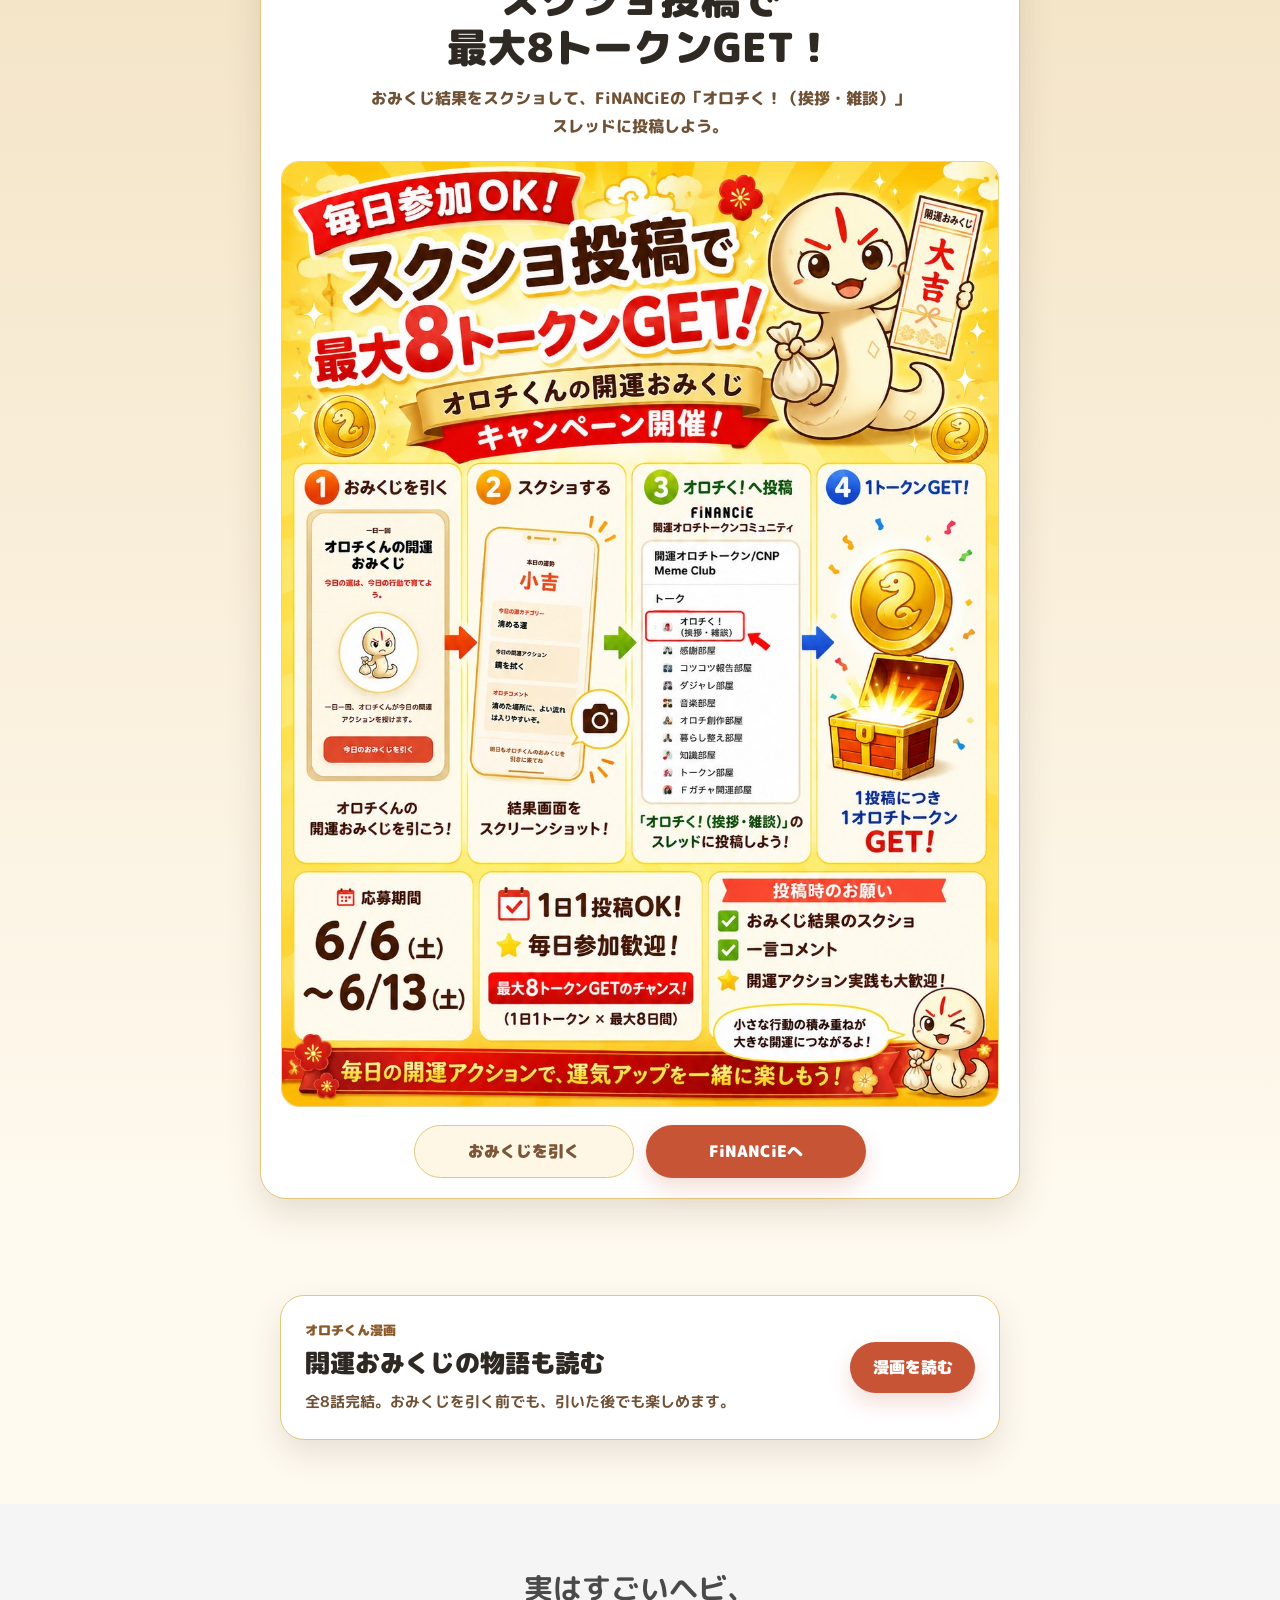
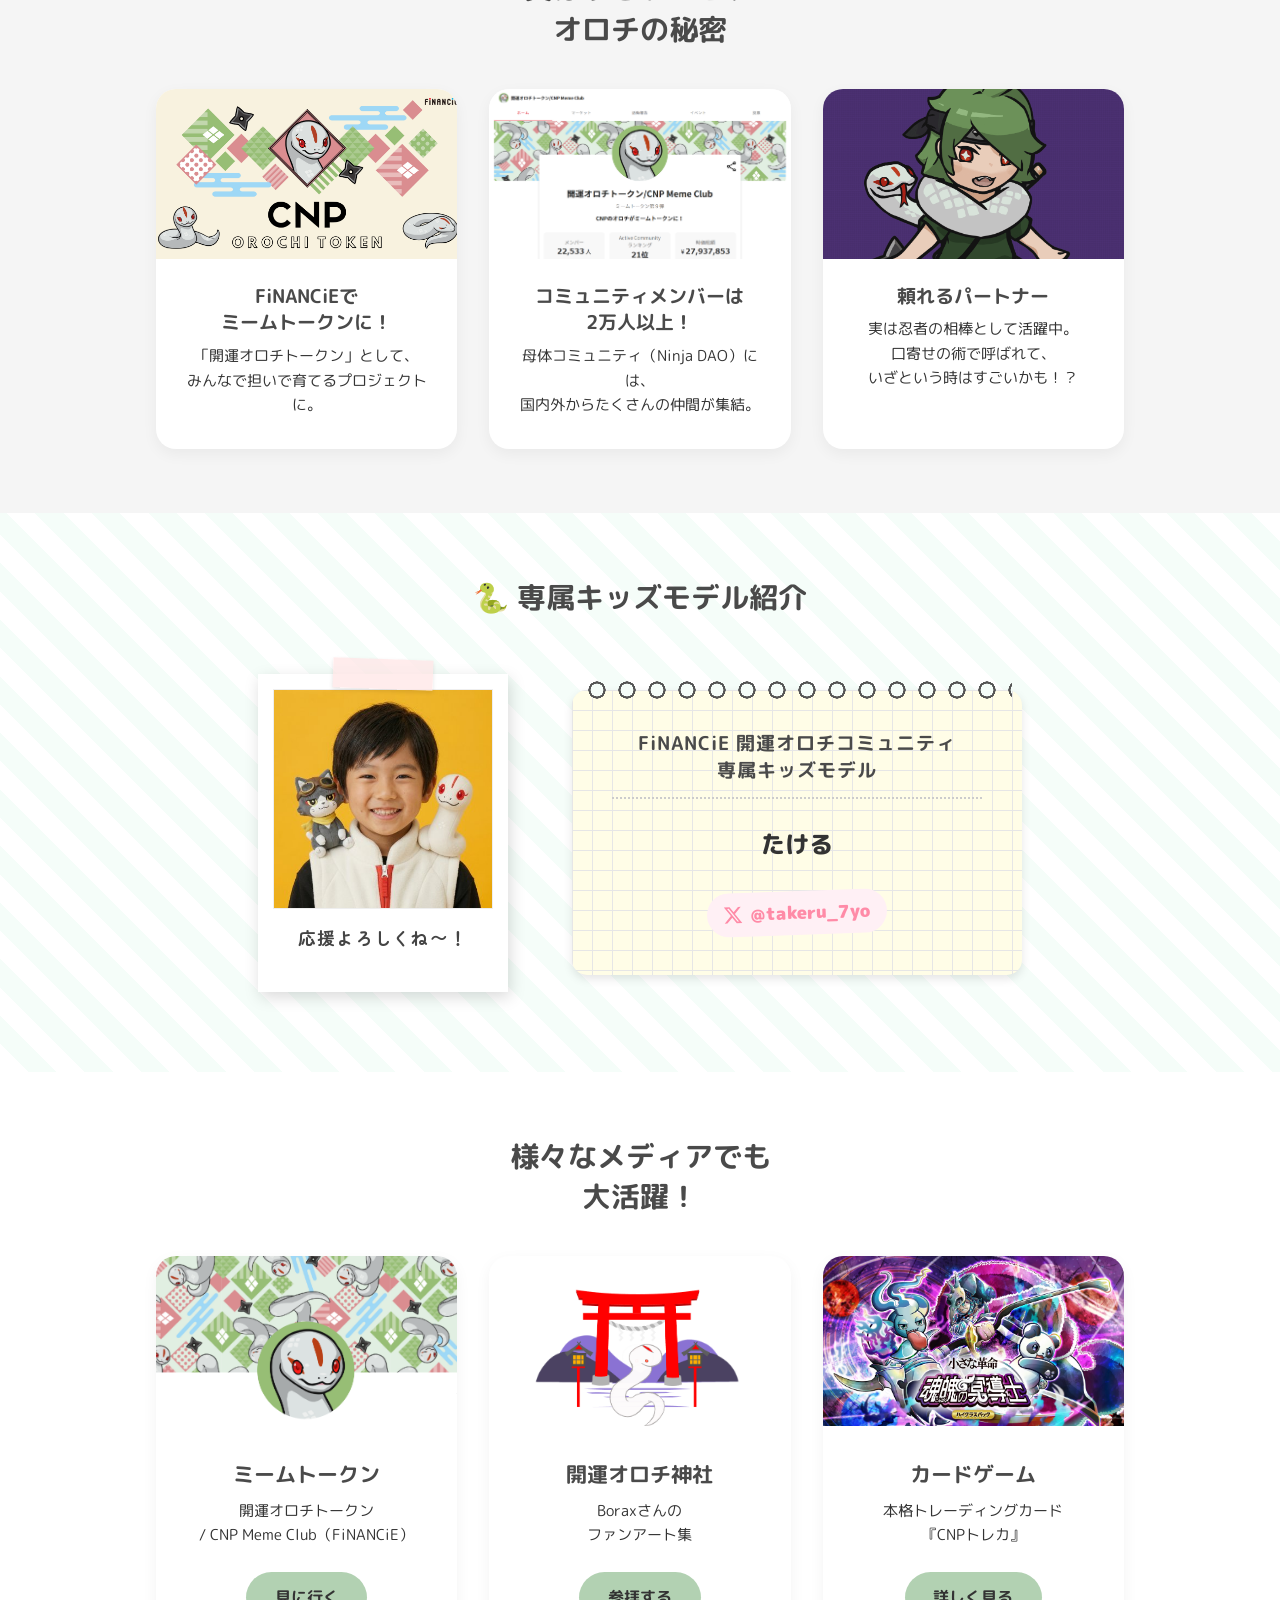
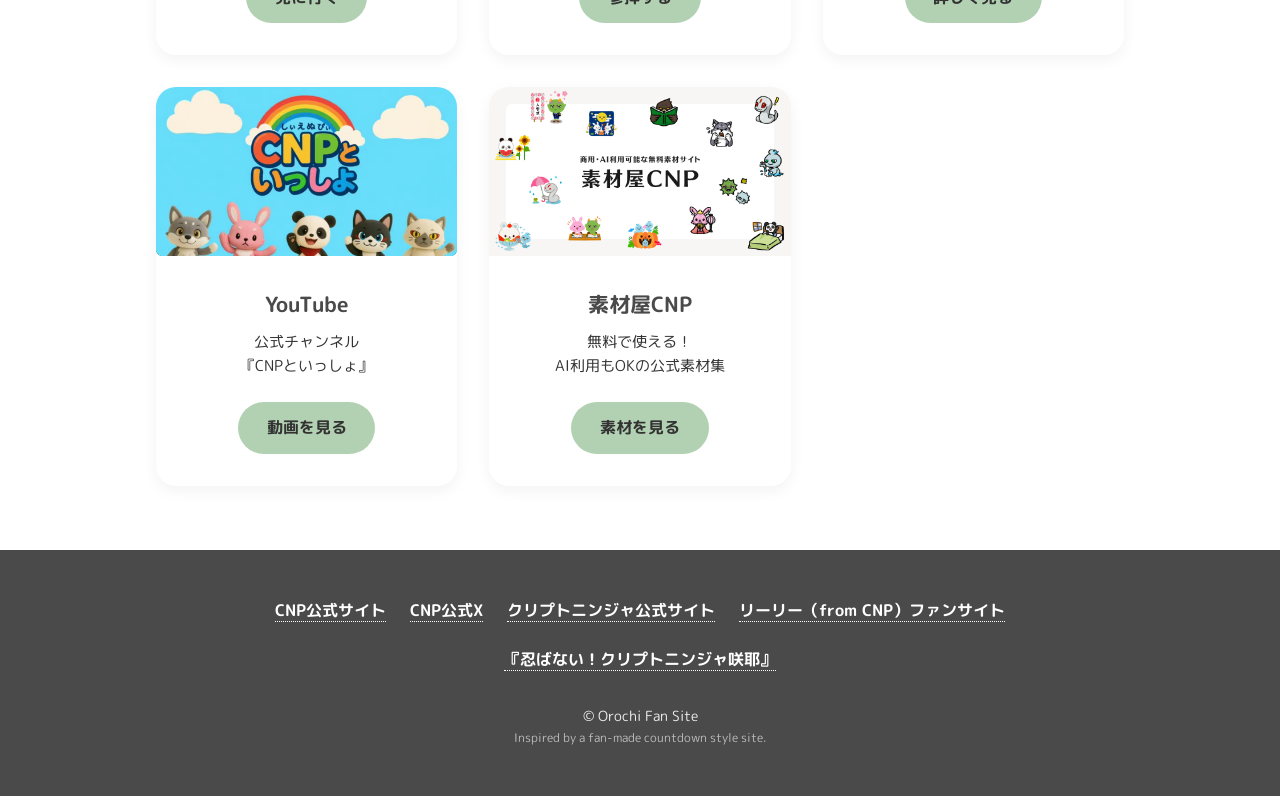
==== commit 6dab6bd8: "漫画第8話を追加して完結表示に更新" ====
--- a/index.html
+++ b/index.html
@@ -113,7 +113,7 @@
         <div class="manga-teaser-copy">
           <p class="manga-kicker">オロチくん漫画</p>
           <h2 class="manga-teaser-title">開運おみくじの物語も読む</h2>
-          <p class="manga-teaser-text">第1話から第7話まで公開中。おみくじを引く前でも、引いた後でも楽しめます。</p>
+          <p class="manga-teaser-text">全8話完結。おみくじを引く前でも、引いた後でも楽しめます。</p>
         </div>
         <a href="manga.html" class="manga-button">漫画を読む</a>
       </div>
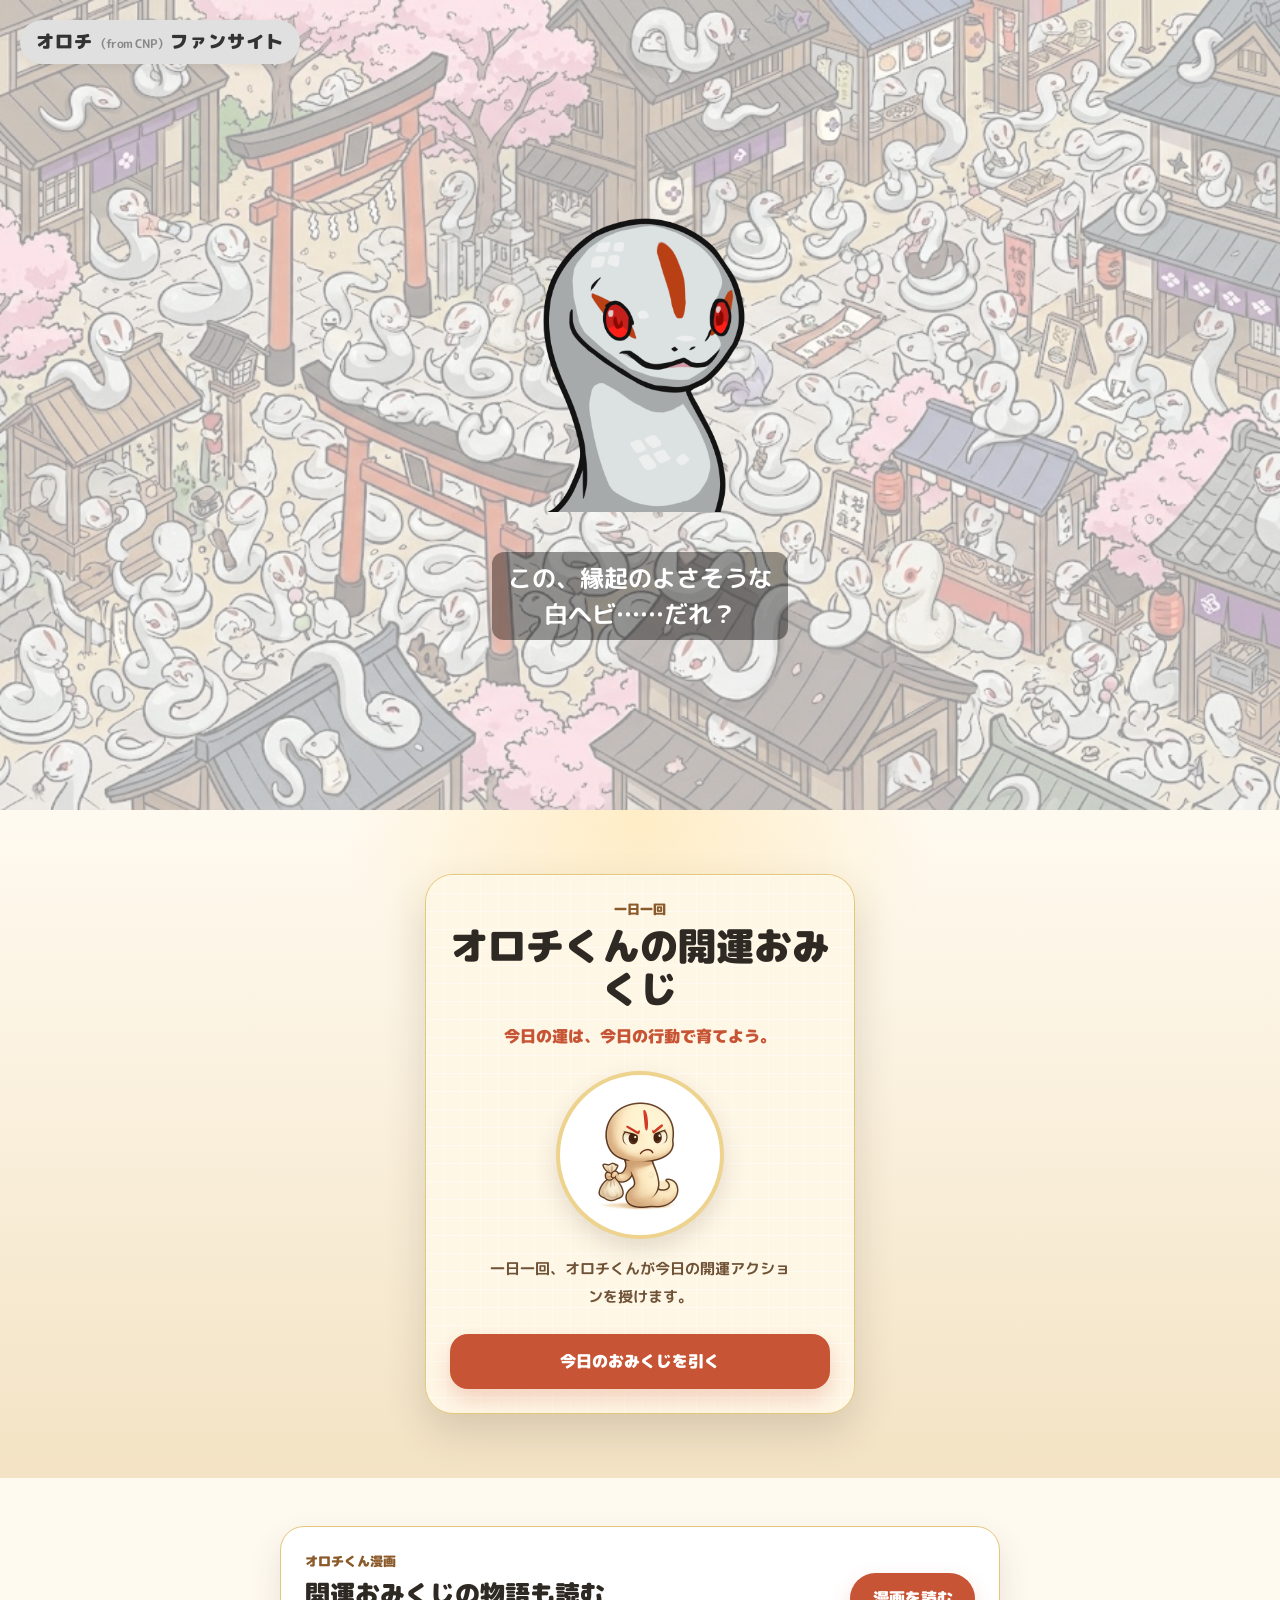
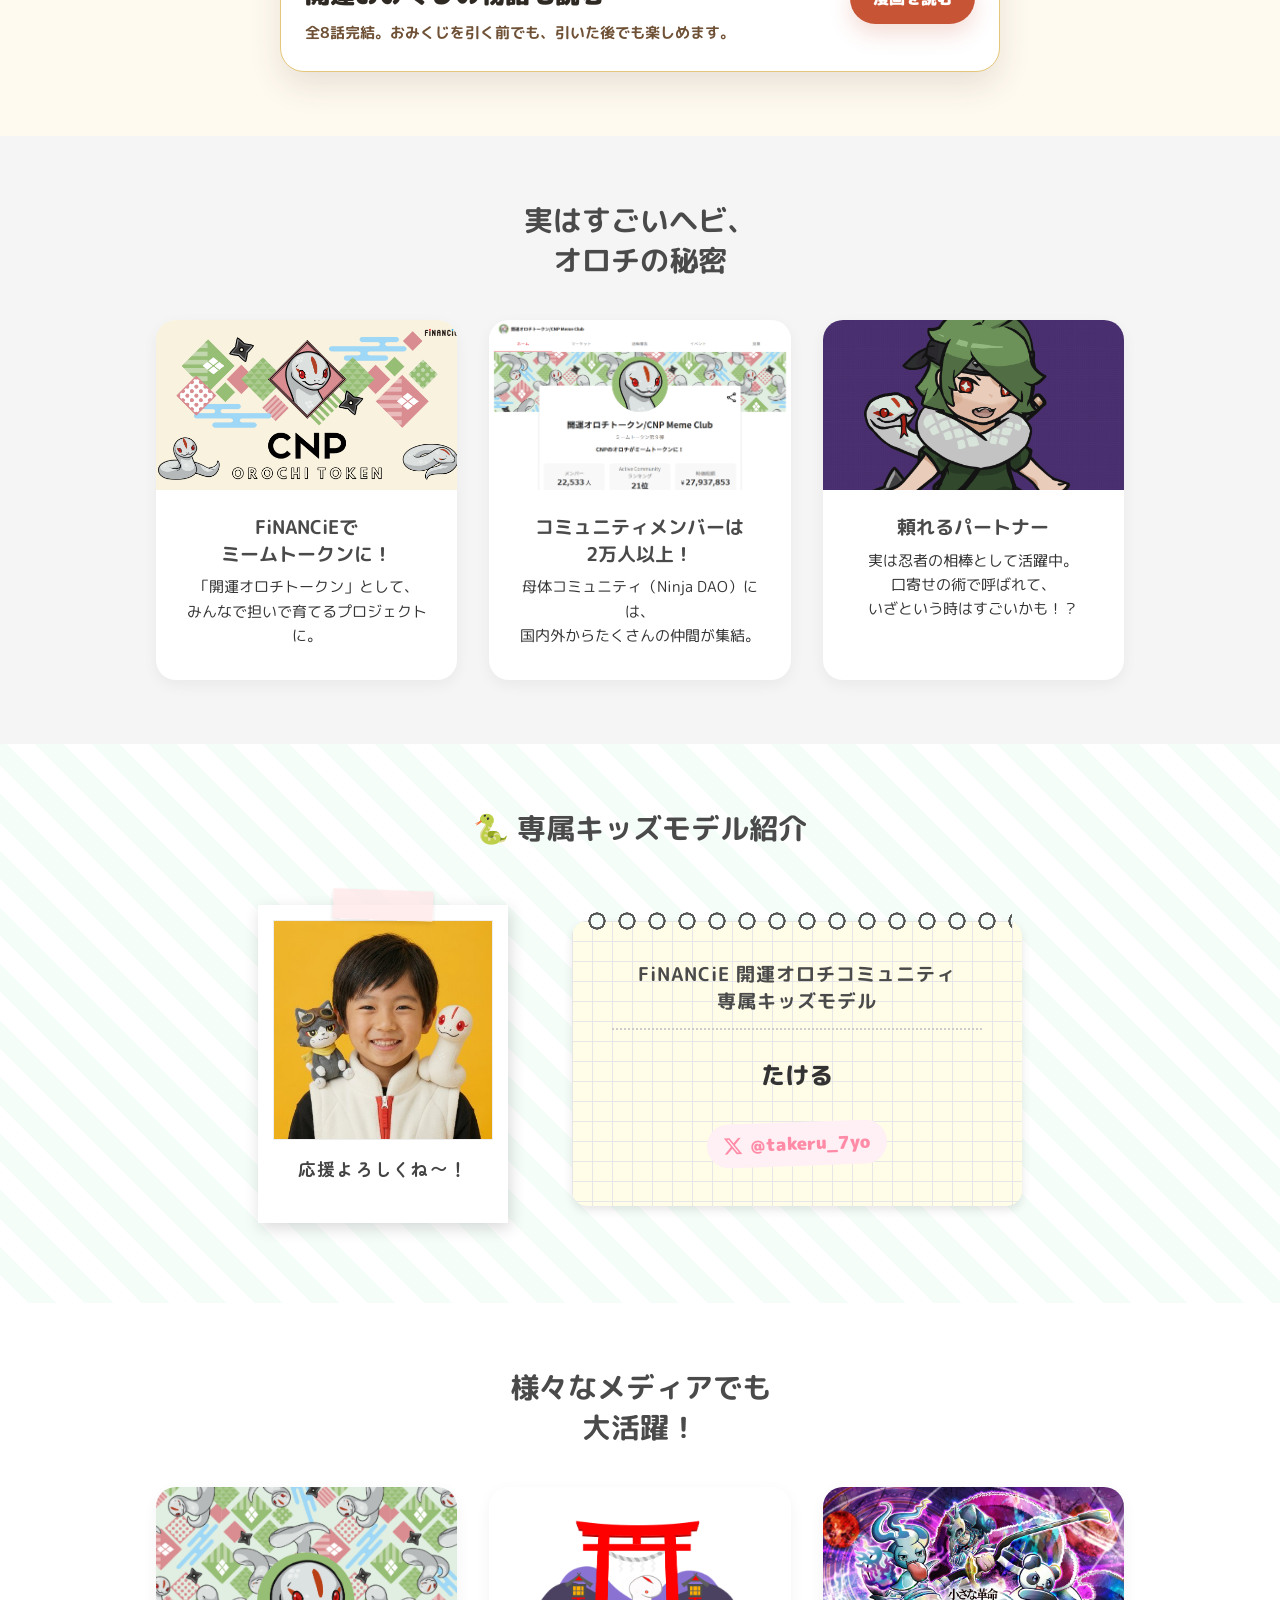
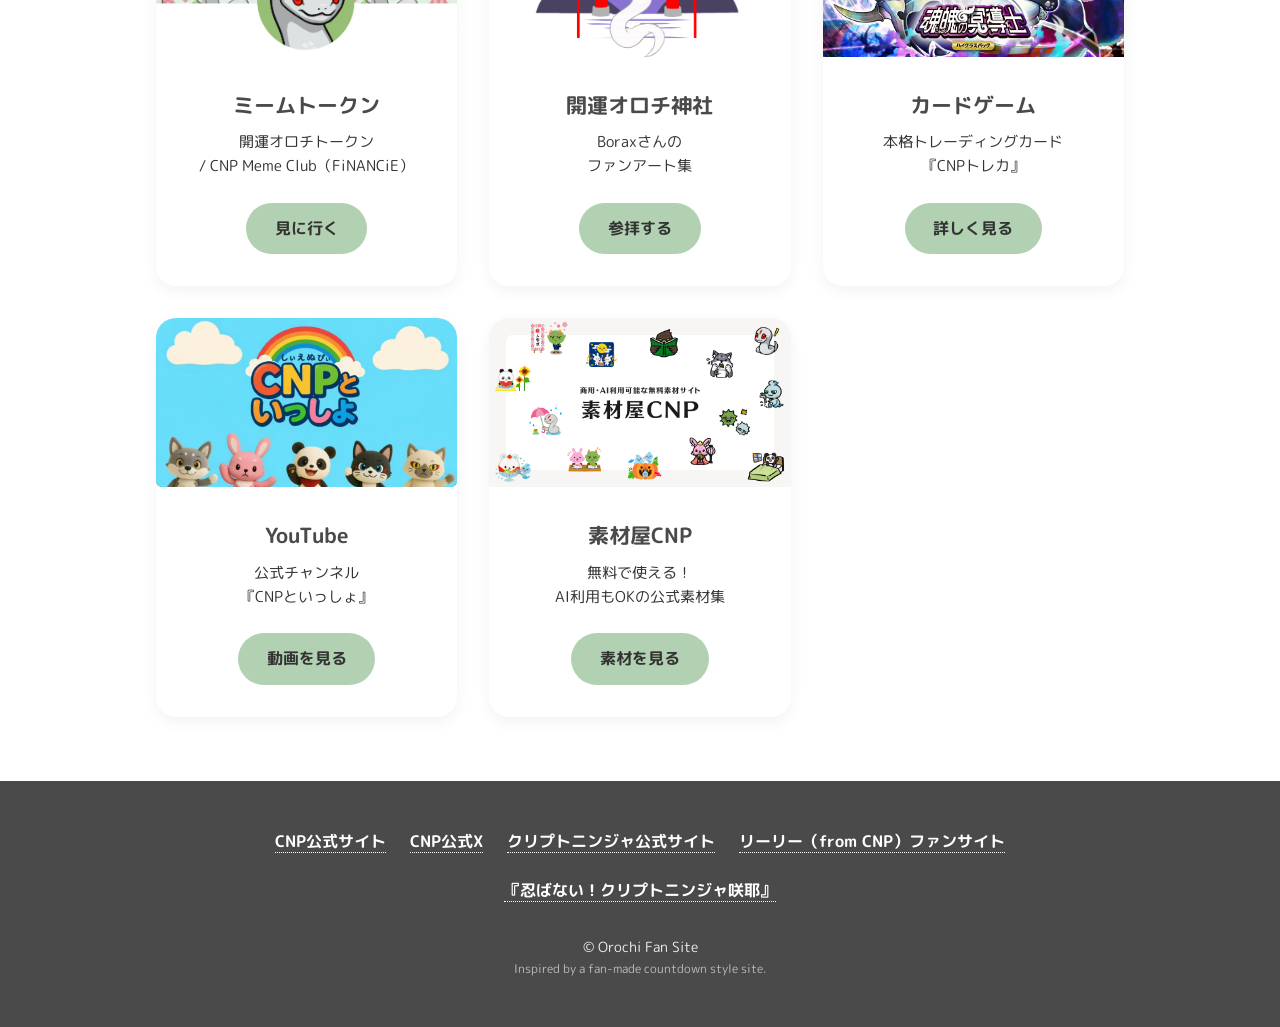
==== commit 6c76adc9: "終了したおみくじキャンペーン案内を削除" ====
--- a/index.html
+++ b/index.html
@@ -86,26 +86,6 @@
     </div>
   </section>
 
-  <!-- Campaign Section -->
-  <section class="section campaign-section" id="omikuji-campaign">
-    <div class="container">
-      <div class="campaign-card fade-in-up">
-        <div class="campaign-copy">
-          <p class="campaign-kicker">キャンペーン開催中</p>
-          <h2 class="campaign-title">スクショ投稿で<br>最大8トークンGET！</h2>
-          <p class="campaign-text">おみくじ結果をスクショして、FiNANCiEの「オロチく！（挨拶・雑談）」スレッドに投稿しよう。</p>
-        </div>
-        <figure class="campaign-figure">
-          <img src="assets/campaign/omikuji-campaign.jpg" alt="オロチくんの開運おみくじキャンペーン説明">
-        </figure>
-        <div class="campaign-actions">
-          <a href="#tokutsumi-omikuji" class="campaign-button campaign-button-light">おみくじを引く</a>
-          <a href="https://financie.jp/users/orochi_cnp" target="_blank" rel="noreferrer" class="campaign-button">FiNANCiEへ</a>
-        </div>
-      </div>
-    </div>
-  </section>
-
   <!-- Manga Section -->
   <section class="section manga-teaser-section" id="manga">
     <div class="container">
--- a/style.css
+++ b/style.css
@@ -583,91 +583,6 @@
   line-height: 1.7;
 }
 
-/* Campaign Section */
-.campaign-section {
-  background: linear-gradient(180deg, #f3e3c4 0%, #fffaf0 100%);
-  padding-top: 3rem;
-  padding-bottom: 3rem;
-}
-
-.campaign-card {
-  max-width: 760px;
-  margin: 0 auto;
-  padding: 1.25rem;
-  border: 1px solid #e5c779;
-  border-radius: 26px;
-  background: #fff;
-  box-shadow: 0 16px 34px rgba(61, 45, 31, 0.13);
-  text-align: center;
-}
-
-.campaign-kicker {
-  color: #c75435;
-  font-size: 0.86rem;
-  font-weight: 900;
-}
-
-.campaign-title {
-  margin-top: 0.35rem;
-  color: #2f2924;
-  font-size: clamp(1.8rem, 8vw, 2.5rem);
-  font-weight: 900;
-  line-height: 1.2;
-}
-
-.campaign-text {
-  max-width: 540px;
-  margin: 0.8rem auto 0;
-  color: #6f5136;
-  font-weight: 800;
-  line-height: 1.8;
-}
-
-.campaign-figure {
-  margin: 1.25rem 0 0;
-  overflow: hidden;
-  border: 1px solid #f0d285;
-  border-radius: 18px;
-  background: #fff7e6;
-}
-
-.campaign-figure img {
-  width: 100%;
-  height: auto;
-}
-
-.campaign-actions {
-  margin-top: 1.1rem;
-  display: grid;
-  gap: 0.8rem;
-}
-
-.campaign-button {
-  display: inline-flex;
-  align-items: center;
-  justify-content: center;
-  min-height: 48px;
-  padding: 0.8rem 1.2rem;
-  border-radius: 999px;
-  background: #c75435;
-  color: #fff;
-  font-weight: 900;
-  box-shadow: 0 10px 22px rgba(199, 84, 53, 0.2);
-  transition: transform 0.2s ease, box-shadow 0.2s ease;
-}
-
-.campaign-button:hover {
-  transform: translateY(-1px);
-  box-shadow: 0 14px 26px rgba(199, 84, 53, 0.26);
-}
-
-.campaign-button-light {
-  border: 1px solid #e5c779;
-  background: #fff7e6;
-  color: #7b5637;
-  box-shadow: none;
-}
-
 /* Manga Section */
 .manga-teaser-section {
   background: #fffaf0;
@@ -948,10 +863,6 @@
     padding-top: 2.5rem;
   }
 
-  .campaign-section {
-    padding-top: 2.5rem;
-    padding-bottom: 2.5rem;
-  }
 }
 
 @media (min-width: 768px) {
@@ -993,11 +904,6 @@
     text-align: left;
   }
 
-  .campaign-actions {
-    grid-template-columns: repeat(2, minmax(0, 220px));
-    justify-content: center;
-  }
-
   .manga-episode-card {
     grid-template-columns: minmax(260px, 340px) 1fr;
     align-items: center;
